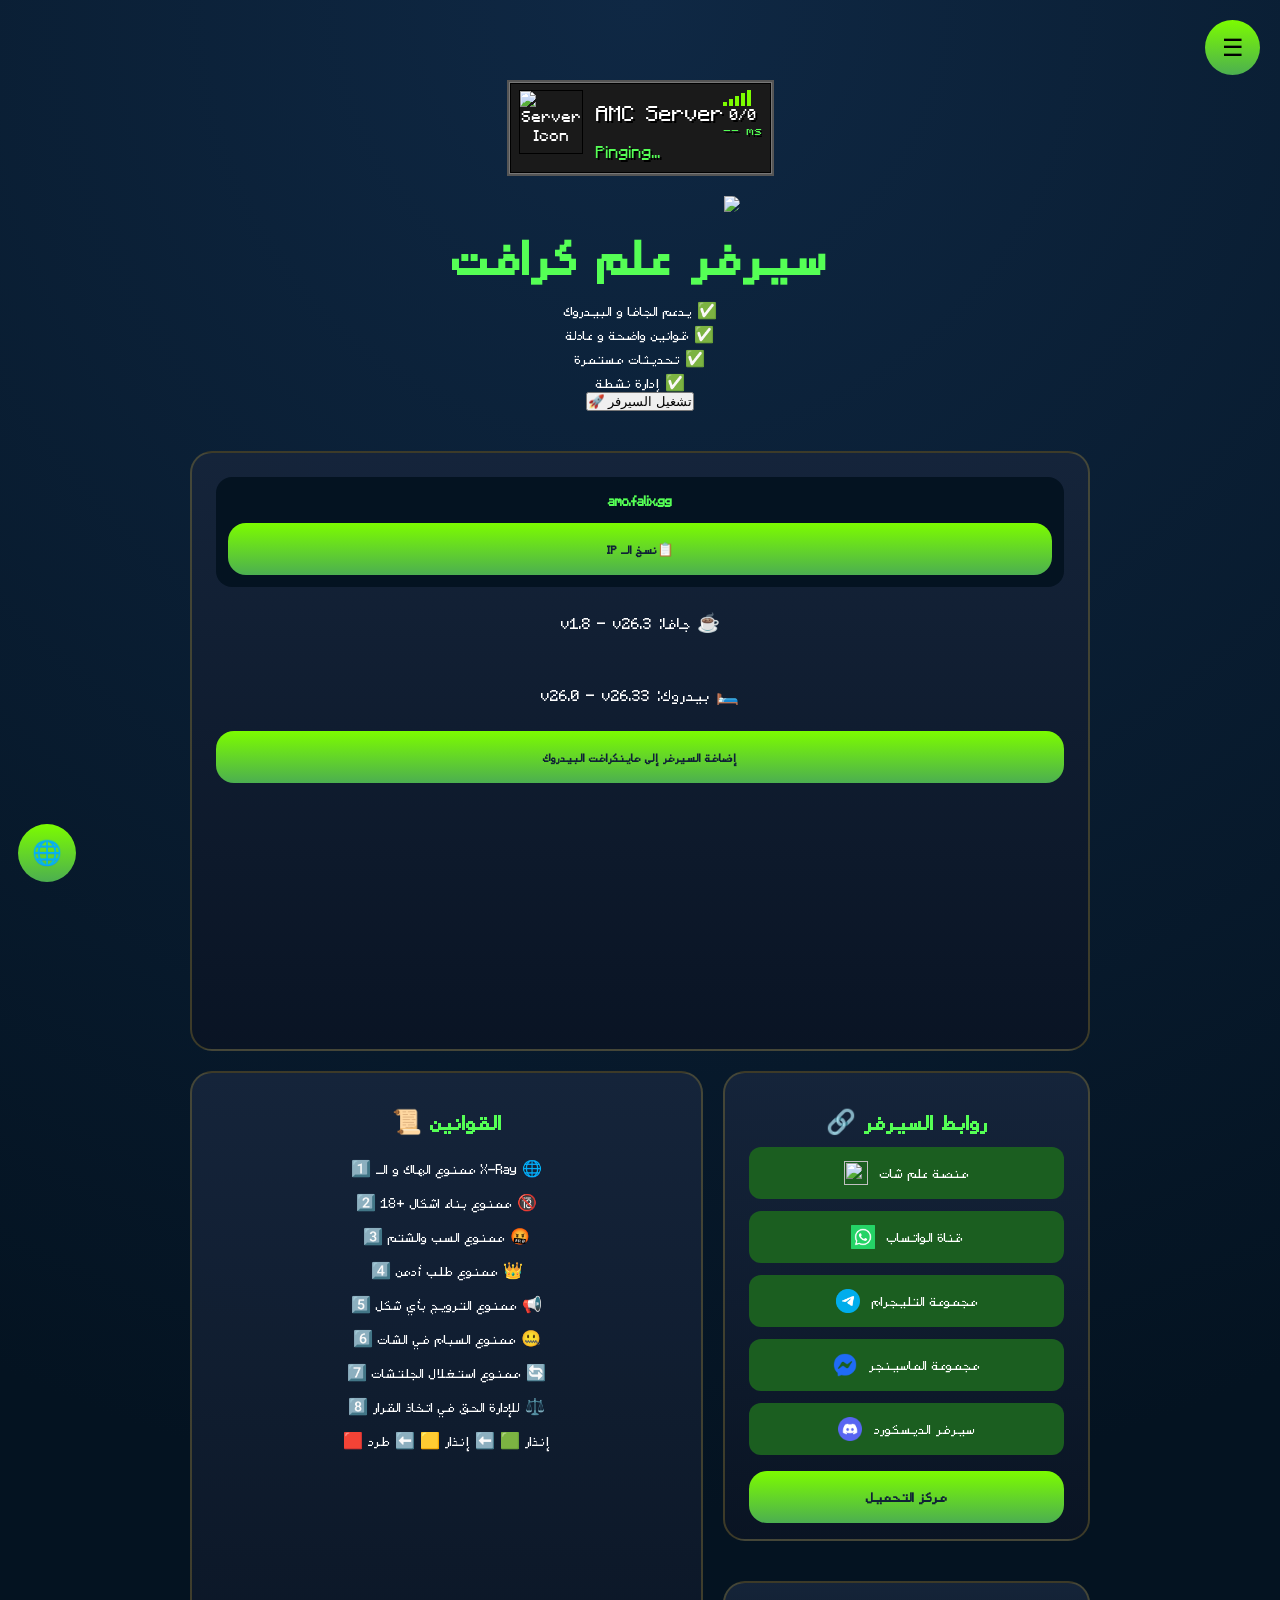
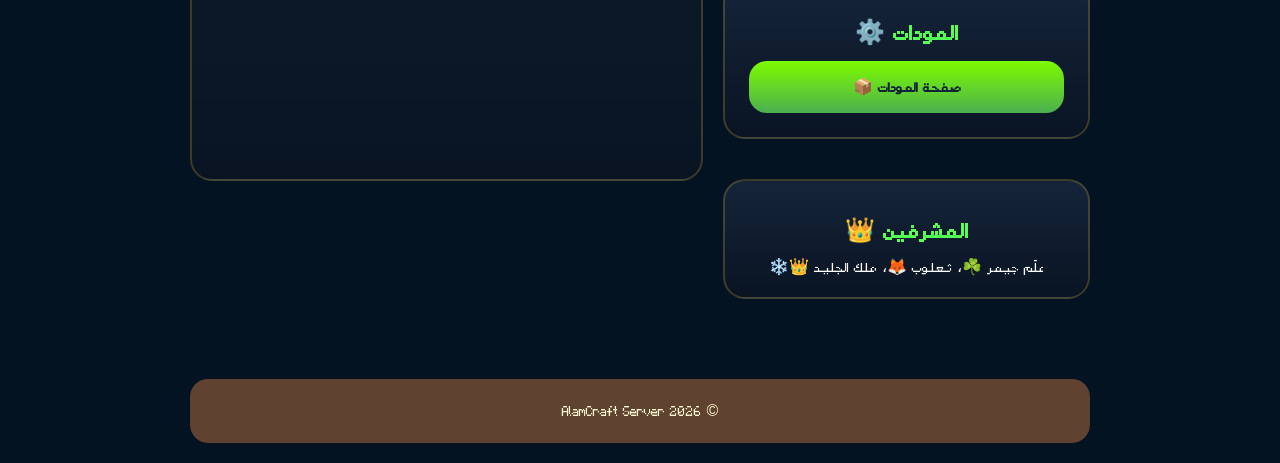
==== index.html @ e322cb79 "Fix HTML formatting and indentation" ====
<!doctype html>
<html lang="ar" dir="rtl">
<head>
    <meta charset="UTF-8">
    <meta name="viewport" content="width=device-width,initial-scale=1">
    <title data-i18n="title">AMC Server</title>
    <link rel="stylesheet" href="style.css">
    <link rel="icon" href="images/OIG1.png">
</head>
<body class="dark-theme">
    <div id="scroll-progress"></div>
    <div id="toast" data-i18n="toastMsg"></div>
    <button class="hamburger" onclick="toggleMenu()">☰</button>
    <nav class="side-menu" id="sideMenu">
        <a href="#rules">📜 القوانين</a>
        <a href="#links">🔗 الروابط</a>
        <a href="#mods">⚙️ المودات</a>
        <a href="#staff">👑 المشرفين</a>
    </nav>
    <div class="menu-overlay" id="menuOverlay" onclick="toggleMenu()"></div>
    <div class="container">
        <header class="hero">
            <div class="mc-server" dir="ltr">
    <div class="mc-icon">
        <img id="mc-icon" src="images/logo.webp" alt="Server Icon">
    </div>
    <div class="mc-info">
        <div class="mc-top">
            <div class="mc-name" id="mc-name">
                AMC Server
            </div>
            <div class="mc-right">
                <div class="mc-ping" id="mc-bars">
                    <span></span>
                    <span></span>
                    <span></span>
                    <span></span>
                    <span></span>
                </div>
                <div class="mc-players" id="mc-players">
                    0/0
                </div>
                <div class="mc-ping-text" id="mc-ping">
                    -- ms
                </div>
            </div>
        </div>
        <div class="mc-motd">
    <span id="mc-status">Pinging...</span>
</div>

<div class="mc-online" id="mc-online-players"></div>
    </div>
</div>
            <img src="images/logo.webp" class="logo" draggable="false">
            <h1 data-i18n="title"></h1>
           <ul class="pulse">
    <li data-i18n="feature1"></li>
    <li data-i18n="feature2"></li>
    <li data-i18n="feature3"></li>
    <li data-i18n="feature4"></li>
</ul>
<button id="startServer" data-i18n="startServer"></button>
<p id="status"></p>
        </header>
        <section class="card connection">
            <div class="ip-wrapper">
                <span class="ip-text">amc.falix.gg</span>
                <button class="btn-copy" onclick="copyIP()">📋 <span data-i18n="copyBtn"></span></button>
            </div>
            <div class="version-badges">
                <div class="badge"><span data-i18n="javaVersion"></span><span>v1.8 - v26.3</span></div>
                <div class="badge"><span data-i18n="bedrockVersion"></span><span>v26.0 - v26.33</span></div>
            </div>
                <button class="btn-bedrock"
                    onclick="window.open('minecraft://?addExternalServer=amc.falix.gg|amc.falix.gg:20288')"
                    data-i18n="addBedrock"></button>
        </section>
        <div class="content-grid">
            <section class="card rules-card" id="rules">
                <h2 class="section-title" data-i18n="rulesTitle"></h2>
                <ul class="rules-list">
                    <li data-i18n="rule1"></li>
                    <li data-i18n="rule2"></li>
                    <li data-i18n="rule3"></li>
                    <li data-i18n="rule4"></li>
                    <li data-i18n="rule5"></li>
                    <li data-i18n="rule6"></li>
                    <li data-i18n="rule7"></li>
                    <li data-i18n="rule8"></li>
                    <li data-i18n="punishSystem"></li>
                </ul>
            </section>
            <div class="side-column">
                <section class="card social-card" id="links">
                    <h2 class="section-title" data-i18n="linksTitle"></h2>
                    <div class="social-links">
    <a href="https://acrft.github.io/achat" class="social-item"><img src="images/dirt.png" class="link-icon"><span data-i18n="alamchat"></span></a>
    <a href="https://whatsapp.com/channel/0029Vb7ZwGYKAwEiSBouIq1Z" class="social-item"><img src="images/whatsapp.png" class="link-icon"><span data-i18n="whatsapp"></span></a>
    <a href="https://t.me/Alam_Craft" class="social-item"><img src="images/telegram.png" class="link-icon"><span data-i18n="telegram"></span></a>
    <a href="https://m.me/j/AbYYA9YcBq-JUEdz" class="social-item"><img src="images/messenger.png" class="link-icon"><span data-i18n="messenger"></span></a>
    <a href="https://discord.gg/BKys3Eu8t8" class="social-item"><img src="images/discord.png" class="link-icon"><span data-i18n="discord"></span></a>
    <a href="https://acrft.github.io/dwnlod" class="minecraft-btn"><span data-i18n="downloadCenterBtn"></span></a>
</div>
                </section>
              <section class="card"><h2 class="section-title">⚙️ المودات</h2><a href="mods.html" class="minecraft-btn">📦 صفحة المودات</a></section>
                <section class="card staff-card" id="staff">
                    <h2 class="section-title" data-i18n="adminsTitle"></h2>
                    <p class="admins-text" data-i18n="adminsNames"></p>
                </section>
            </div>
        </div>
        <footer class="footer">
            <p data-i18n="copyright"></p>
        </footer>
    </div>
    <div class="fixed-controls">
        <button class="control-btn" onclick="toggleLanguage()">🌐</button>
    </div>
    <script src="app.js"></script>
</body>
</html>
---- style.css ----
@font-face {
    font-family: 'Mojangles';
    src: url('fonts/Mojangles.ttf') format('truetype')
}

@font-face {
    font-family: 'Arapix';
    src: url('fonts/MojanglesArab.ttf') format('truetype')
}

:root {
    --bg: #041321;
    --card: rgba(17, 32, 53, .92);
    --text: #ffffff;
    --text-muted: #c8d29b;
    --primary: #4caf50;
    --accent: #1b5e20;
    --gold: #55ff55;
    --main-font: 'Arapix', sans-serif
}

html {
    scroll-behavior: smooth;
    font-size: 16px;
    text-size-adjust: 100%;
    -webkit-text-size-adjust: 100%;
    overflow-x: hidden
}

html[lang='en'] {
    --main-font: 'Mojangles', sans-serif
}

html[lang='ar'] {
    --main-font: 'Arapix', sans-serif;
    font-size: 16px
}

html[lang='en'] .hero h1 {
    font-size: 48px;
}

html[lang='ar'] .hero h1 {
    font-size: 56px;
}

html[lang='en'] body {
    font-size: .88rem;
}

* {
    margin: 0;
    padding: 0;
    box-sizing: border-box
}

body {
    background: radial-gradient(circle at top, #0f2844, #041321 70%);
    color: var(--text);
    font-family: var(--main-font);
    margin: 0;
    padding: 20px;
    min-height: 100vh;
    overflow-x: hidden
}

.container {
    width: 100%;
    max-width: 900px;
    margin: auto;
    min-height: 100vh
}

.card {
    background: linear-gradient(180deg, rgba(22, 37, 59, .95), rgba(10, 20, 36, .95));
    border: 2px solid rgba(212, 175, 55, .25);
    border-radius: 22px;
    padding: 24px;
    margin-bottom: 20px;
    overflow: hidden
}

.logo {
    width: 200px;
    border-radius: 24px
}

.hero {
    padding: 40px 0;
    min-height: 430px;
    display: flex;
    flex-direction: column;
    justify-content: center;
    align-items: center;
    text-align: center
}

.hero h1,
.section-title {
    color: var(--gold)
}

.hero h1,
.section-title,
.card h2,
.staff-card h2 {
    display: flex;
    justify-content: center;
    align-items: center;
    text-align: center;
    width: 100%
}

.hero h1 {
    height: 90px;
    min-height: 90px;
    max-height: 90px;
    line-height: 1;
    overflow: hidden;
    font-size: clamp(1.8rem, 6vw, 3.5rem);
    display: flex;
    align-items: center;
    justify-content: center;
    text-align: center
}

.ip-wrapper {
    background: var(--bg);
    padding: 12px;
    border-radius: 16px;
    display: flex;
    flex-direction: column;
    gap: 10px;
    align-items: center
}

.ip-text {
    direction: ltr;
    color: #55ff55;
    font-weight: bold;
    word-break: break-word;
    text-align: center
}

.btn-copy,
.btn-bedrock,
.minecraft-btn {
    width: 100%;
    padding: 14px;
    border: none;
    border-radius: 18px;
    background: linear-gradient(180deg, #7CFC00, #4CAF50);
    color: #102236;
    font-family: var(--main-font);
    font-weight: bold;
    display: flex;
    justify-content: center;
    align-items: center;
    cursor: pointer;
    text-decoration: none
}

.content-grid {
    display: grid;
    grid-template-columns: 1.4fr 1fr;
    gap: 20px;
    direction: ltr;
}

.social-links {
    display: flex;
    flex-direction: column;
    gap: 12px;
    width: 100%
}

.social-item {
    display: flex;
    align-items: center;
    justify-content: center;
    gap: 12px;
    padding: 12px 18px;
    background: var(--accent);
    border-radius: 12px;
    color: var(--text);
    text-align: center;
    min-height: 52px;
    text-decoration: none
}

.social-item span {
    flex: none;
    text-align: center
}

.link-icon {
    width: 24px;
    height: 24px;
    object-fit: contain
}

.mods-container,
.social-links {
    width: 100%
}

.mods-container {
    border: 1px solid var(--accent);
    border-radius: 18px;
    padding: 10px
}

.mods-list,
.pulse,
.pulse li {
    list-style: none;
    margin: 0;
    padding: 0
}

.mod-item {
    padding: 12px;
    border-radius: 12px;
    background: var(--card);
    border: 1px solid rgba(255, 215, 0, .15);
    text-align: center;
    min-height: 60px;
    display: flex;
    align-items: center;
    justify-content: center
}

.fixed-controls {
    position: fixed;
    bottom: 18px;
    left: 18px;
    display: flex;
    gap: 10px;
    direction: ltr;
    z-index: 1500
}

.control-btn {
    width: 58px;
    height: 58px;
    min-width: 58px;
    min-height: 58px;
    border: none;
    border-radius: 50%;
    background: linear-gradient(180deg, #7CFC00, #4CAF50);
    display: flex;
    align-items: center;
    justify-content: center;
    font-size: 24px;
    cursor: pointer
}

.hamburger {
    width: 55px;
    height: 55px;
    border: none;
    border-radius: 50%;
    background: linear-gradient(180deg, #7CFC00, #4CAF50);
    display: flex;
    align-items: center;
    justify-content: center;
    font-size: 24px;
    cursor: pointer;
    position: fixed;
    top: 20px;
    right: 20px;
    z-index: 2000
}

.side-menu {
    position: fixed;
    top: 0;
    right: -280px;
    width: 260px;
    height: 100%;
    padding: 90px 20px;
    display: flex;
    flex-direction: column;
    gap: 12px;
    background: var(--card);
    transition: .3s;
    z-index: 2000
}

.side-menu.active {
    right: 0
}

.side-menu a {
    text-decoration: none;
    color: var(--text);
    background: rgba(255, 255, 255, .05);
    padding: 14px;
    border-radius: 12px;
    display: block
}

.menu-overlay {
    position: fixed;
    inset: 0;
    background: rgba(0, 0, 0, .5);
    opacity: 0;
    pointer-events: none;
    transition: .3s;
    z-index: 1999
}

.menu-overlay.active {
    opacity: 1;
    pointer-events: auto
}

#toast {
    position: fixed;
    top: -100px;
    left: 50%;
    transform: translateX(-50%);
    padding: 10px 18px;
    border-radius: 12px;
    border: 1px solid var(--primary);
    opacity: 0;
    pointer-events: none;
    transition: .3s;
    z-index: 9999;
    background: var(--card);
    color: var(--text)
}

#toast.show {
    top: 20px;
    opacity: 1
}

.status-card {
    height: 120px;
    min-height: 120px;
    max-height: 120px;
    display: flex;
    flex-direction: column;
    justify-content: center;
    align-items: center;
    text-align: center;
    overflow: hidden
}

.connection {
    height: 600px;
    min-height: 600px;
    max-height: 600px;
    overflow: auto
}

.social-card {
    height: 470px;
    min-height: 470px;
    max-height: 470px;
    overflow: auto
}

.staff-card {
    height: 120px;
    min-height: 120px;
    max-height: 120px;
    overflow: auto
}

.version-badges {
    display: flex;
    flex-direction: column;
    gap: 0;
    width: 100%;
    min-height: auto
}

.badge {
    display: flex;
    align-items: center;
    justify-content: center;
    gap: 8px;
    flex-wrap: wrap;
    height: 72px;
    min-height: 72px;
    max-height: 72px;
    padding: 16px;
    font-size: 1.15rem;
    width: 100%;
    overflow: hidden
}

.ver {
    display: block;
    width: 100%;
    font-size: 1.35rem;
    font-weight: bold;
    word-break: break-word
}

.label {
    font-size: 1rem
}

.footer {
    margin-top: 30px;
    border-radius: 18px;
    overflow: hidden
}

.grass-top {
    height: 12px;
    background: linear-gradient(90deg, #69d44c, #4da537)
}

.dirt-body {
    min-height: 70px;
    padding: 12px 28px;
    background: #5f4330;
    display: flex;
    justify-content: center;
    align-items: center;
    text-align: center;
    overflow: visible
}

.dirt-body p,
.dirt-body span {
    font-size: .68rem;
    line-height: 1.2;
    text-align: center;
    padding-inline: 12px
}

.section-title,
.admins-text,
.social-item span,
.btn-copy span,
.minecraft-btn,
.btn-bedrock {
    min-height: 24px;
    display: flex;
    align-items: center;
    justify-content: center
}

img {
    max-width: 100%;
    display: block
}

html[lang='ar'],
html[lang='en'] {
    font-size: 16px
}

@media(max-width:768px) {
    .content-grid {
        grid-template-columns: 1fr
    }

    .logo {
        width: 110px
    }

    .control-btn {
        width: 52px;
        height: 52px;
        min-width: 52px;
        min-height: 52px
    }

    .hero {
        min-height: 360px
    }

    .card {
        padding: 18px
    }

    .status-card {
        height: 220px
    }

    .connection {
        height: 350px;
        min-height: 350px;
        max-height: 350px
    }

    .social-card {
        height: 420px
    }
}

@media(max-width:480px) {
    .hero h1 {
        font-size: 2rem;
    }
}

.status-header {
    display: flex;
    flex-direction: row;
    align-items: center;
    justify-content: center;
    gap: 12px;
}

.status-dot {
    width: 14px;
    height: 14px;
    border-radius: 50%;
    background: #6b7280;
}

.dot-online {
    background: #22c55e;
    box-shadow: 0 0 10px #22c55e;
}

.dot-offline {
    background: #ef4444;
    box-shadow: 0 0 10px #ef4444;
}

.player-count {
    display: flex;
    align-items: center;
    justify-content: center;
    gap: 6px;
    flex-wrap: wrap;
    text-align: center;
}

.rules-list {
    display: flex;
    flex-direction: column;
    gap: 10px;
    padding-top: 10px;
    align-items: center
}

.rules-list li {
    width: 100%;
    text-align: center;
    display: flex;
    justify-content: center;
    align-items: center
}

.rules-card {
    height: 710px;
    min-height: 710px;
    max-height: 710px;
    overflow: auto;
}

.side-column {
    display: flex;
    flex-direction: column;
    gap: 20px;
}

#scroll-progress {
    position: fixed;
    top: 0;
    left: 0;
    height: 4px;
    width: 0;
    background: var(--gold);
    z-index: 99999;
}

.loaded {
    visibility: visible;
    opacity: 1;
    transition: .3s;
}

.footer p {
    margin-top: 30px;
    height: 64px;
    display: flex;
    align-items: center;
    justify-content: center;
    background: #5f4330;
    color: #fff7d1;
    border-radius: 18px;
    padding: 0 20px;
    overflow: hidden;
}

.mods-card {
    height: 750px;
    min-height: 750px;
    max-height: 750px;
    overflow: auto
}

.minecraft-btn {
    display: flex;
    align-items: center;
    justify-content: center;
    width: 100%;
    min-height: 52px;
    margin-top: 4px;
}

.online-players {
    display: flex;
    flex-wrap: wrap;
    justify-content: center;
    gap: 8px;
    margin-top: 15px;
}

.player-card {
    display: flex;
    align-items: center;
    gap: 6px;
    background: rgba(255, 255, 255, .08);
    padding: 6px 10px;
    border-radius: 10px;
}

.player-head {
    width: 24px;
    height: 24px;
    border-radius: 4px;
    image-rendering: pixelated;
}

.hero h1 {
    height: 90px;
    display: flex;
    align-items: center;
    justify-content: center
}

.section-title {
    height: 50px;
    display: flex;
    align-items: center;
    justify-content: center
}

.social-item {
    height: 52px
}

.btn-copy,
.btn-bedrock,
.minecraft-btn {
    height: 52px
}

.pulse {
    height: 90px;
    min-height: 90px;
    max-height: 90px;
    display: flex;
    flex-direction: column;
    justify-content: center
}

.mod-item {
    height: 48px;
    min-height: 48px;
    max-height: 48px;
    overflow: hidden;
}

.card::-webkit-scrollbar {
    width: 6px
}

.card::-webkit-scrollbar-thumb {
    background: rgba(212, 175, 55, .5);
    border-radius: 999px
}

.mc-server {
    display: flex;
    align-items: flex-start;
    gap: 12px;
    background: #1a1a1a;
    border: 2px solid #555;
    box-shadow: inset 0 0 0 1px #777, inset 0 0 0 2px #000;
    padding: 8px 10px;
    margin: 20px 0;
    font-family: 'Mojangles', sans-serif;
}

.mc-server:hover {
    background: #2d2d2d;
    border-color: #ffffff;
}

.mc-icon img {
    width: 64px;
    height: 64px;
    image-rendering: pixelated;
    border: 1px solid #000;
}

.mc-info {
    flex: 1;
    display: flex;
    flex-direction: column;
    gap: 4px;
    overflow: hidden;
}

.mc-top {
    display: flex;
    justify-content: space-between;
    align-items: center;
}

.mc-name {
    color: #fff;
    font-size: 22px;
    font-weight: normal;
    text-shadow: 2px 2px #000;
}

.mc-middle {
    display: flex;
    justify-content: space-between;
    align-items: center;
    gap: 12px;
}

.mc-motd {
    display: flex;
    align-items: center;
    gap: 6px;
    font-size: 17px;
    color: #ffffff;
    text-shadow: 2px 2px #000;
}

.mc-arrow {
    color: #ffaa00;
}

.mc-players {
    font-size: 16px;
    color: #aaaaaa;
    text-shadow: 2px 2px #000;
}

.mc-ping {
    display: flex;
    align-items: flex-end;
    gap: 2px;
    height: 16px;
}

.mc-ping span {
    width: 4px;
    background: #7CFC00;
}

.mc-ping span:nth-child(1) {
    height: 4px;
}

.mc-ping span:nth-child(2) {
    height: 7px;
}

.mc-ping span:nth-child(3) {
    height: 10px;
}

.mc-ping span:nth-child(4) {
    height: 13px;
}

.mc-ping span:nth-child(5) {
    height: 16px;
}

#mc-status {
    color: #55ff55;
    font-weight: normal;
}

.mc-bottom {
    display: flex;
    justify-content: space-between;
    align-items: center;
    margin-top: 6px;
    border-top: 1px solid #333;
    padding-top: 6px;
}

#mc-online-players {
    display: flex;
    flex-wrap: wrap;
    gap: 6px
}

.mc-player {
    display: flex;
    align-items: center;
    gap: 4px;
    color: #fff;
    font-size: 13px;
    text-shadow: 2px 2px #000;
}

.mc-player img {
    width: 16px;
    height: 16px;
    image-rendering: pixelated
}

.mc-ping-text {
    font-size: 13px;
    color: #55ff55;
    text-shadow: 2px 2px #000;
}

.mc-players {
    font-size: 15px;
    color: #ffffff;
    text-shadow: 2px 2px #000;
}

.mc-server * {
    user-select: none;
}
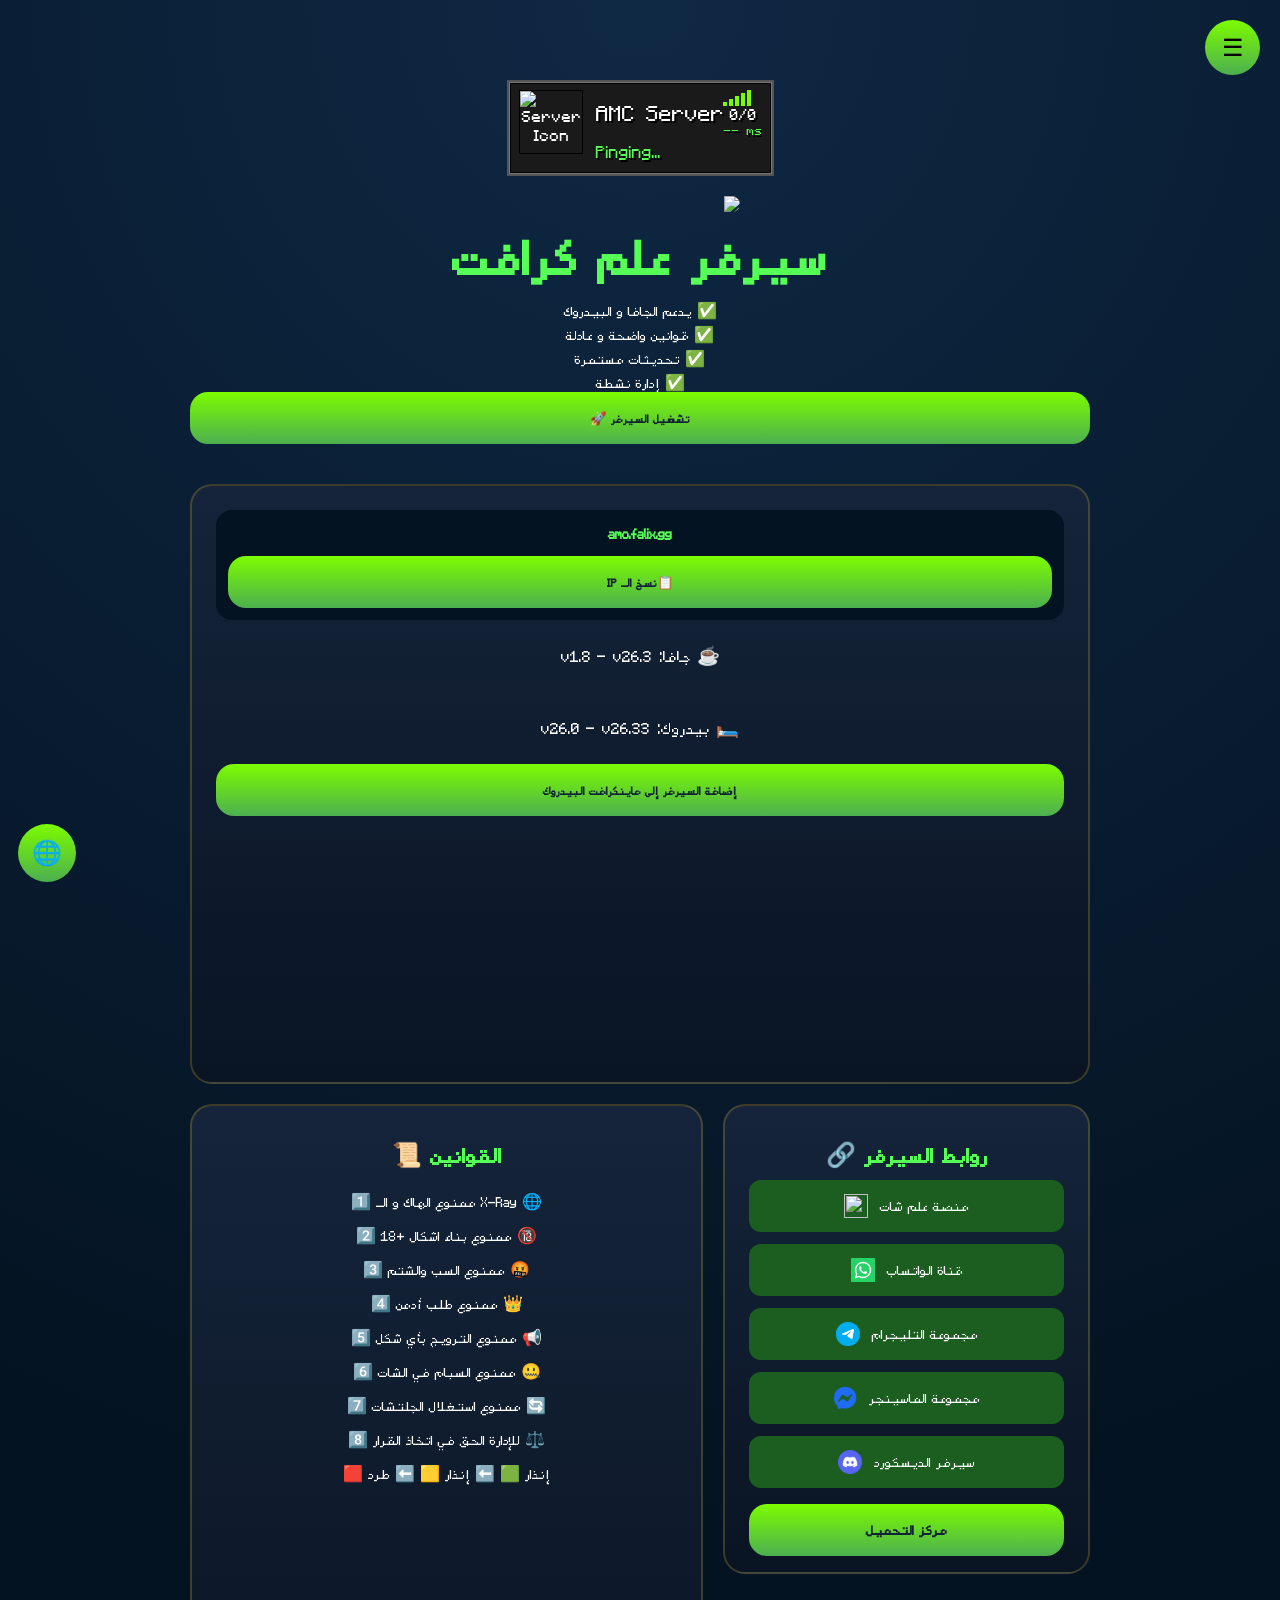
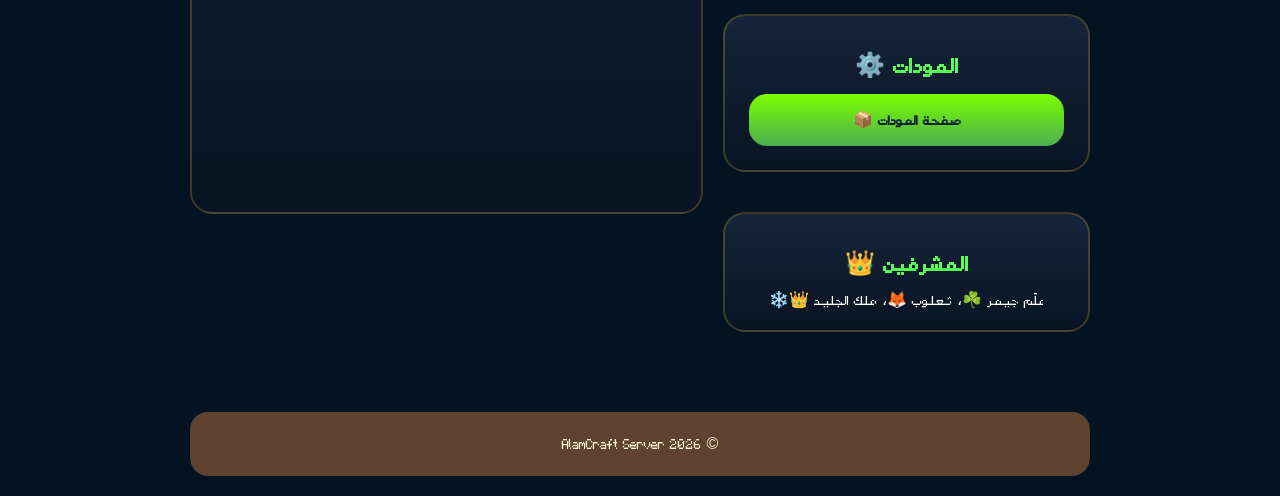
==== commit 57fe3de5: "Fix HTML encoding issues in index.html" ====
--- a/index.html
+++ b/index.html
@@ -60,7 +60,7 @@
     <li data-i18n="feature3"></li>
     <li data-i18n="feature4"></li>
 </ul>
-<button id="startServer" data-i18n="startServer"></button>
+<button id="startServer" class="btn-copy" data-i18n="startServer"></button>
 <p id="status"></p>
         </header>
         <section class="card connection">
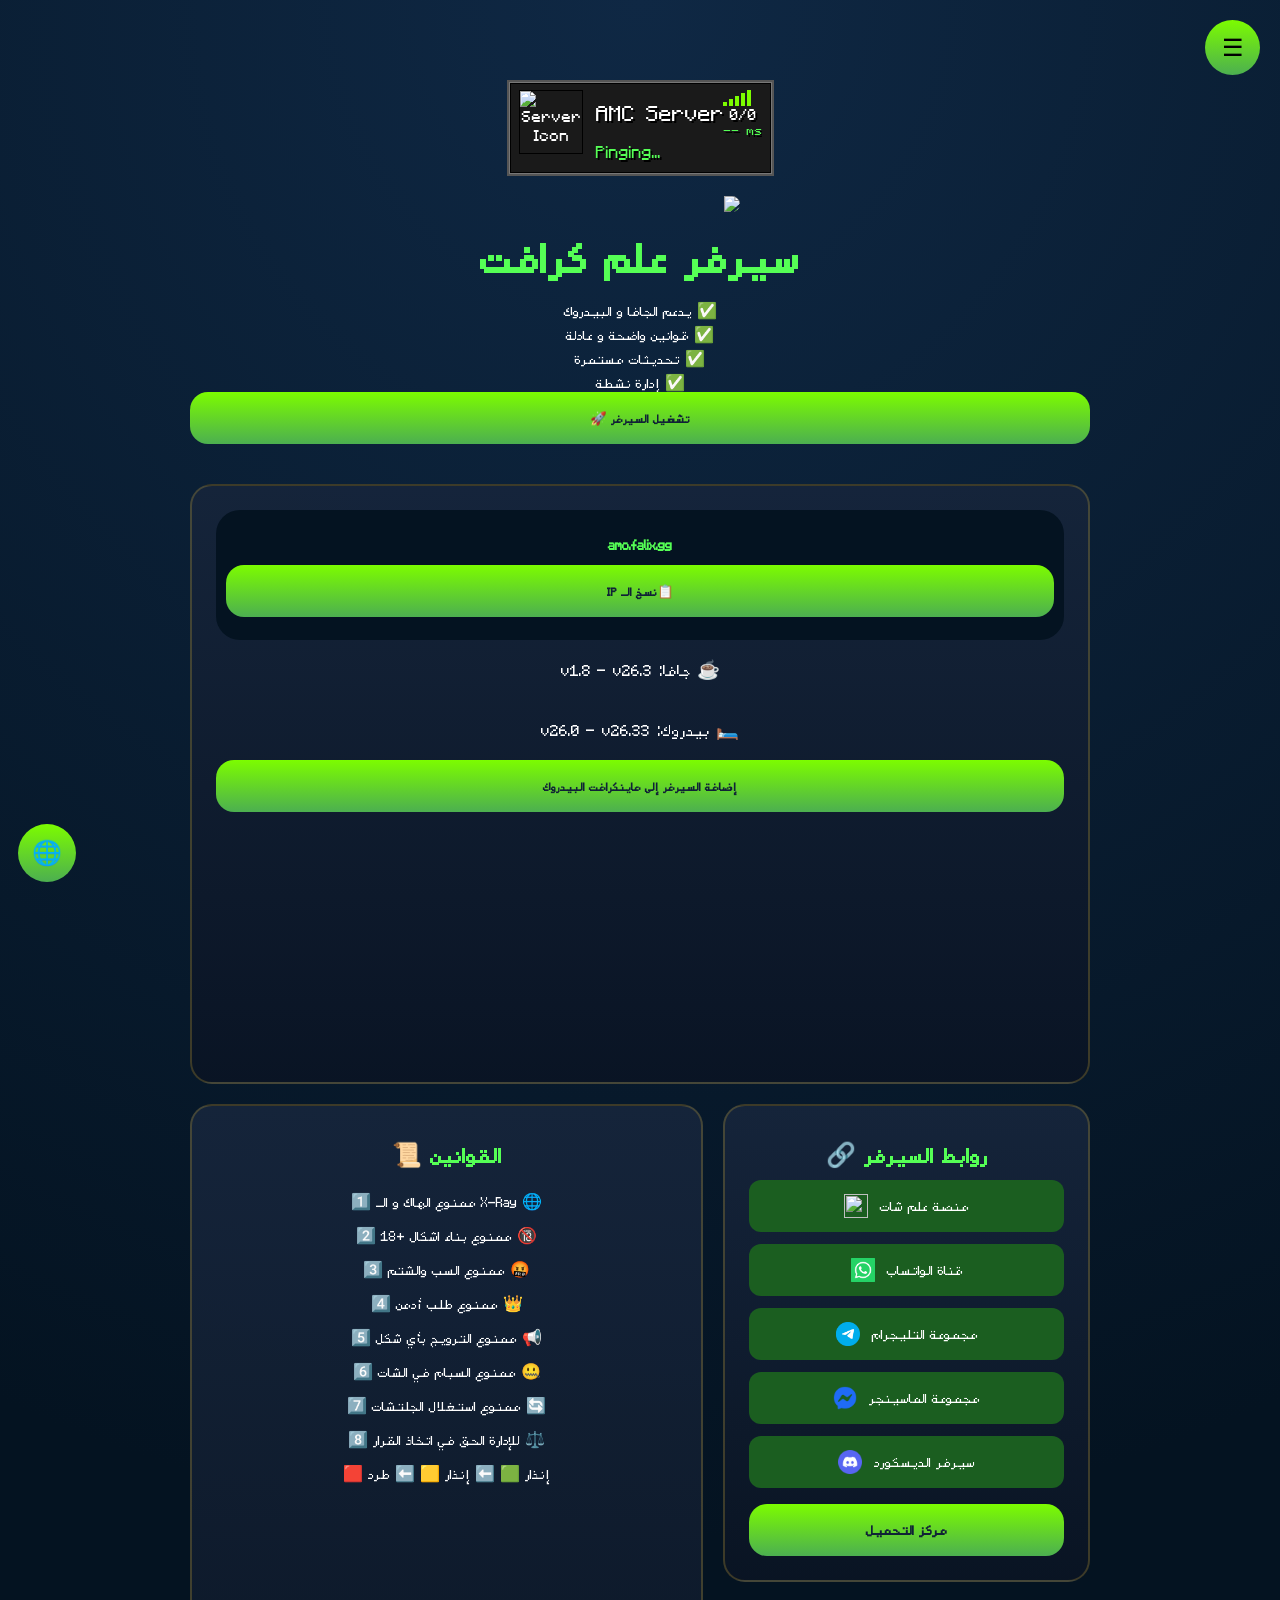
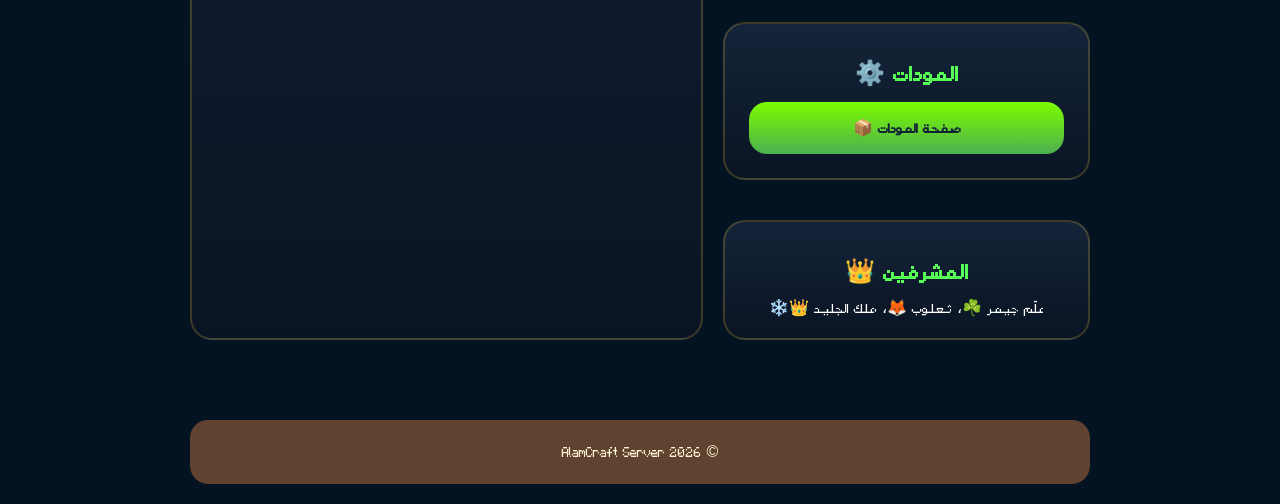
==== commit 4da9e20d: "Change stylesheet and script references in index.html Updated stylesheet and script file references " ====
--- a/index.html
+++ b/index.html
@@ -4,7 +4,7 @@
     <meta charset="UTF-8">
     <meta name="viewport" content="width=device-width,initial-scale=1">
     <title data-i18n="title">AMC Server</title>
-    <link rel="stylesheet" href="style.css">
+    <link rel="stylesheet" href="index.css">
     <link rel="icon" href="images/OIG1.png">
 </head>
 <body class="dark-theme">
@@ -103,7 +103,7 @@
     <a href="https://acrft.github.io/dwnlod" class="minecraft-btn"><span data-i18n="downloadCenterBtn"></span></a>
 </div>
                 </section>
-              <section class="card"><h2 class="section-title">⚙️ المودات</h2><a href="mods.html" class="minecraft-btn">📦 صفحة المودات</a></section>
+              <section class="card"><h2 class="section-title">⚙️ المودات</h2><a href="mods" class="minecraft-btn">📦 صفحة المودات</a></section>
                 <section class="card staff-card" id="staff">
                     <h2 class="section-title" data-i18n="adminsTitle"></h2>
                     <p class="admins-text" data-i18n="adminsNames"></p>
@@ -117,6 +117,6 @@
     <div class="fixed-controls">
         <button class="control-btn" onclick="toggleLanguage()">🌐</button>
     </div>
-    <script src="app.js"></script>
+    <script src="index.js"></script>
 </body>
 </html>
--- a/index.css
+++ b/index.css
@@ -0,0 +1,870 @@
+@font-face {
+    font-family: 'Mojangles';
+    src: url('fonts/Mojangles.ttf') format('truetype')
+}
+
+@font-face {
+    font-family: 'Arapix';
+    src: url('fonts/MojanglesArab.ttf') format('truetype')
+}
+
+:root {
+    --bg: #041321;
+    --card: rgba(17, 32, 53, .92);
+    --text: #ffffff;
+    --text-muted: #c8d29b;
+    --primary: #4caf50;
+    --accent: #1b5e20;
+    --gold: #55ff55;
+    --main-font: 'Arapix', sans-serif
+}
+
+html {
+    scroll-behavior: smooth;
+    font-size: 16px;
+    text-size-adjust: 100%;
+    -webkit-text-size-adjust: 100%;
+    overflow-x: hidden
+}
+
+html[lang='en'] {
+    --main-font: 'Mojangles', sans-serif
+}
+
+html[lang='ar'] {
+    --main-font: 'Arapix', sans-serif;
+    font-size: 16px
+}
+
+html[lang='en'] .hero h1 {
+    font-size: 48px;
+}
+
+html[lang='ar'] .hero h1 {
+    font-size: 48px;
+}
+
+html[lang='en'] body {
+    font-size: .88rem;
+}
+
+* {
+    margin: 0;
+    padding: 0;
+    box-sizing: border-box
+}
+
+body {
+    background: radial-gradient(circle at top, #0f2844, #041321 70%);
+    color: var(--text);
+    font-family: var(--main-font);
+    margin: 0;
+    padding: 20px;
+    min-height: 100vh;
+    overflow-x: hidden
+}
+
+.container {
+    width: 100%;
+    max-width: 900px;
+    margin: auto;
+    min-height: 100vh
+}
+
+.card {
+    background: linear-gradient(180deg, rgba(22, 37, 59, .95), rgba(10, 20, 36, .95));
+    border: 2px solid rgba(212, 175, 55, .25);
+    border-radius: 22px;
+    padding: 24px;
+    margin-bottom: 20px;
+    overflow: hidden
+}
+
+.logo {
+    width: 200px;
+    border-radius: 24px
+}
+
+.hero {
+    padding: 40px 0;
+    min-height: 430px;
+    display: flex;
+    flex-direction: column;
+    justify-content: center;
+    align-items: center;
+    text-align: center
+}
+
+.hero h1,
+.section-title {
+    color: var(--gold)
+}
+
+.hero h1,
+.section-title,
+.card h2,
+.staff-card h2 {
+    display: flex;
+    justify-content: center;
+    align-items: center;
+    text-align: center;
+    width: 100%
+}
+
+.hero h1 {
+    height: 90px;
+    min-height: 90px;
+    max-height: 90px;
+    line-height: 1;
+    overflow: hidden;
+    font-size: clamp(1.8rem, 6vw, 3.5rem);
+    display: flex;
+    align-items: center;
+    justify-content: center;
+    text-align: center
+}
+
+
+.ip-wrapper{
+background:var(--bg);
+height:130px!important;
+min-height:130px!important;
+max-height:130px!important;
+padding:10px;
+border-radius:24px;
+display:flex;
+flex-direction:column;
+gap:8px;
+align-items:center;
+justify-content:center;
+flex-shrink:0;
+}
+.ip-text{
+height:24px;
+min-height:24px;
+line-height:24px;
+}
+.ip-wrapper .btn-copy{
+height:52px;
+min-height:52px;
+max-height:52px;
+flex-shrink:0;
+}
+
+.ip-text {
+    direction: ltr;
+    color: #55ff55;
+    font-weight: bold;
+    word-break: break-word;
+    text-align: center
+}
+
+.btn-copy,
+.btn-bedrock,
+.minecraft-btn {
+    width: 100%;
+    padding: 14px;
+    border: none;
+    border-radius: 18px;
+    background: linear-gradient(180deg, #7CFC00, #4CAF50);
+    color: #102236;
+    font-family: var(--main-font);
+    font-weight: bold;
+    display: flex;
+    justify-content: center;
+    align-items: center;
+    cursor: pointer;
+    text-decoration: none
+}
+
+.content-grid {
+    display: grid;
+    grid-template-columns: 1.4fr 1fr;
+    gap: 20px;
+    direction: ltr;
+}
+
+.social-links {
+    display: flex;
+    flex-direction: column;
+    gap: 12px;
+    width: 100%
+}
+
+.social-item {
+    display: flex;
+    align-items: center;
+    justify-content: center;
+    gap: 12px;
+    padding: 12px 18px;
+    background: var(--accent);
+    border-radius: 12px;
+    color: var(--text);
+    text-align: center;
+    min-height: 52px;
+    text-decoration: none
+}
+
+.social-item span {
+    flex: none;
+    text-align: center
+}
+
+.link-icon {
+    width: 24px;
+    height: 24px;
+    object-fit: contain
+}
+
+.mods-container,
+.social-links {
+    width: 100%
+}
+
+.mods-container {
+    border: 1px solid var(--accent);
+    border-radius: 18px;
+    padding: 10px
+}
+
+.mods-list,
+.pulse,
+.pulse li {
+    list-style: none;
+    margin: 0;
+    padding: 0
+}
+
+.mod-item {
+    padding: 12px;
+    border-radius: 12px;
+    background: var(--card);
+    border: 1px solid rgba(255, 215, 0, .15);
+    text-align: center;
+    min-height: 60px;
+    display: flex;
+    align-items: center;
+    justify-content: center
+}
+
+.fixed-controls {
+    position: fixed;
+    bottom: 18px;
+    left: 18px;
+    display: flex;
+    gap: 10px;
+    direction: ltr;
+    z-index: 1500
+}
+
+.control-btn {
+    width: 58px;
+    height: 58px;
+    min-width: 58px;
+    min-height: 58px;
+    border: none;
+    border-radius: 50%;
+    background: linear-gradient(180deg, #7CFC00, #4CAF50);
+    display: flex;
+    align-items: center;
+    justify-content: center;
+    font-size: 24px;
+    cursor: pointer
+}
+
+.hamburger {
+    width: 55px;
+    height: 55px;
+    border: none;
+    border-radius: 50%;
+    background: linear-gradient(180deg, #7CFC00, #4CAF50);
+    display: flex;
+    align-items: center;
+    justify-content: center;
+    font-size: 24px;
+    cursor: pointer;
+    position: fixed;
+    top: 20px;
+    right: 20px;
+    z-index: 2000
+}
+
+.side-menu {
+    position: fixed;
+    top: 0;
+    right: -280px;
+    width: 260px;
+    height: 100%;
+    padding: 90px 20px;
+    display: flex;
+    flex-direction: column;
+    gap: 12px;
+    background: var(--card);
+    transition: .3s;
+    z-index: 2000
+}
+
+.side-menu.active {
+    right: 0
+}
+
+.side-menu a {
+    text-decoration: none;
+    color: var(--text);
+    background: rgba(255, 255, 255, .05);
+    padding: 14px;
+    border-radius: 12px;
+    display: block
+}
+
+.menu-overlay {
+    position: fixed;
+    inset: 0;
+    background: rgba(0, 0, 0, .5);
+    opacity: 0;
+    pointer-events: none;
+    transition: .3s;
+    z-index: 1999
+}
+
+.menu-overlay.active {
+    opacity: 1;
+    pointer-events: auto
+}
+
+#toast {
+    position: fixed;
+    top: -100px;
+    left: 50%;
+    transform: translateX(-50%);
+    padding: 10px 18px;
+    border-radius: 12px;
+    border: 1px solid var(--primary);
+    opacity: 0;
+    pointer-events: none;
+    transition: .3s;
+    z-index: 9999;
+    background: var(--card);
+    color: var(--text)
+}
+
+#toast.show {
+    top: 20px;
+    opacity: 1
+}
+
+.status-card {
+    height: 120px;
+    min-height: 120px;
+    max-height: 120px;
+    display: flex;
+    flex-direction: column;
+    justify-content: center;
+    align-items: center;
+    text-align: center;
+    overflow: hidden
+}
+
+.connection {
+    height: 600px;
+    min-height: 600px;
+    max-height: 600px;
+    overflow: auto
+}
+
+.social-card {
+    height: 470px;
+    min-height: 470px;
+    max-height: 470px;
+    overflow: auto
+}
+
+.staff-card {
+    height: 120px;
+    min-height: 120px;
+    max-height: 120px;
+    overflow: auto
+}
+
+.version-badges {
+    display: flex;
+    flex-direction: column;
+    gap: 0;
+    width: 100%;
+    min-height: auto
+}
+
+.badge {
+    display: flex;
+    align-items: center;
+    justify-content: center;
+    gap: 8px;
+    flex-wrap: wrap;
+    height: 72px;
+    min-height: 72px;
+    max-height: 72px;
+    padding: 16px;
+    font-size: 1.15rem;
+    width: 100%;
+    overflow: hidden
+}
+
+.ver {
+    display: block;
+    width: 100%;
+    font-size: 1.35rem;
+    font-weight: bold;
+    word-break: break-word
+}
+
+.label {
+    font-size: 1rem
+}
+
+.footer {
+    margin-top: 30px;
+    border-radius: 18px;
+    overflow: hidden
+}
+
+.grass-top {
+    height: 12px;
+    background: linear-gradient(90deg, #69d44c, #4da537)
+}
+
+.dirt-body {
+    min-height: 70px;
+    padding: 12px 28px;
+    background: #5f4330;
+    display: flex;
+    justify-content: center;
+    align-items: center;
+    text-align: center;
+    overflow: visible
+}
+
+.dirt-body p,
+.dirt-body span {
+    font-size: .68rem;
+    line-height: 1.2;
+    text-align: center;
+    padding-inline: 12px
+}
+
+.section-title,
+.admins-text,
+.social-item span,
+.btn-copy span,
+.minecraft-btn,
+.btn-bedrock {
+    min-height: 24px;
+    display: flex;
+    align-items: center;
+    justify-content: center
+}
+
+img {
+    max-width: 100%;
+    display: block
+}
+
+html[lang='ar'],
+html[lang='en'] {
+    font-size: 16px
+}
+
+@media(max-width:768px) {
+    .content-grid {
+        grid-template-columns: 1fr
+    }
+
+    .logo {
+        width: 110px
+    }
+
+    .control-btn {
+        width: 52px;
+        height: 52px;
+        min-width: 52px;
+        min-height: 52px
+    }
+
+    .hero {
+        min-height: 360px
+    }
+
+    .card {
+        padding: 18px
+    }
+
+    .status-card {
+        height: 220px
+    }
+
+.connection {
+    height: auto;
+    min-height: 0;
+    max-height: none;
+    overflow: visible;
+}
+
+    .social-card {
+        height: 420px
+    }
+}
+
+@media(max-width:480px) {
+    .hero h1 {
+        font-size: 2rem;
+    }
+}
+
+.status-header {
+    display: flex;
+    flex-direction: row;
+    align-items: center;
+    justify-content: center;
+    gap: 12px;
+}
+
+.status-dot {
+    width: 14px;
+    height: 14px;
+    border-radius: 50%;
+    background: #6b7280;
+}
+
+.dot-online {
+    background: #22c55e;
+    box-shadow: 0 0 10px #22c55e;
+}
+
+.dot-offline {
+    background: #ef4444;
+    box-shadow: 0 0 10px #ef4444;
+}
+
+.player-count {
+    display: flex;
+    align-items: center;
+    justify-content: center;
+    gap: 6px;
+    flex-wrap: wrap;
+    text-align: center;
+}
+
+.rules-list {
+    display: flex;
+    flex-direction: column;
+    gap: 10px;
+    padding-top: 10px;
+    align-items: center
+}
+
+.rules-list li {
+    width: 100%;
+    text-align: center;
+    display: flex;
+    justify-content: center;
+    align-items: center
+}
+
+.rules-card {
+    height: 710px;
+    min-height: 710px;
+    max-height: 710px;
+    overflow: auto;
+}
+
+.side-column {
+    display: flex;
+    flex-direction: column;
+    gap: 20px;
+}
+
+#scroll-progress {
+    position: fixed;
+    top: 0;
+    left: 0;
+    height: 4px;
+    width: 0;
+    background: var(--gold);
+    z-index: 99999;
+}
+
+.loaded {
+    visibility: visible;
+    opacity: 1;
+    transition: .3s;
+}
+
+.footer p {
+    margin-top: 30px;
+    height: 64px;
+    display: flex;
+    align-items: center;
+    justify-content: center;
+    background: #5f4330;
+    color: #fff7d1;
+    border-radius: 18px;
+    padding: 0 20px;
+    overflow: hidden;
+}
+
+.mods-card {
+    height: 750px;
+    min-height: 750px;
+    max-height: 750px;
+    overflow: auto
+}
+
+.minecraft-btn {
+    display: flex;
+    align-items: center;
+    justify-content: center;
+    width: 100%;
+    min-height: 52px;
+    margin-top: 4px;
+}
+
+.online-players {
+    display: flex;
+    flex-wrap: wrap;
+    justify-content: center;
+    gap: 8px;
+    margin-top: 15px;
+}
+
+.player-card {
+    display: flex;
+    align-items: center;
+    gap: 6px;
+    background: rgba(255, 255, 255, .08);
+    padding: 6px 10px;
+    border-radius: 10px;
+}
+
+.player-head {
+    width: 24px;
+    height: 24px;
+    border-radius: 4px;
+    image-rendering: pixelated;
+}
+
+.hero h1 {
+    height: 90px;
+    display: flex;
+    align-items: center;
+    justify-content: center
+}
+
+.section-title {
+    height: 50px;
+    display: flex;
+    align-items: center;
+    justify-content: center
+}
+
+.social-item {
+    height: 52px
+}
+
+.btn-copy,
+.btn-bedrock,
+.minecraft-btn {
+    height: 52px
+}
+
+.pulse {
+    height: 90px;
+    min-height: 90px;
+    max-height: 90px;
+    display: flex;
+    flex-direction: column;
+    justify-content: center
+}
+
+.mod-item {
+    height: 48px;
+    min-height: 48px;
+    max-height: 48px;
+    overflow: hidden;
+}
+
+.card::-webkit-scrollbar {
+    width: 6px
+}
+
+.card::-webkit-scrollbar-thumb {
+    background: rgba(212, 175, 55, .5);
+    border-radius: 999px
+}
+
+.mc-server {
+    display: flex;
+    align-items: flex-start;
+    gap: 12px;
+    background: #1a1a1a;
+    border: 2px solid #555;
+    box-shadow: inset 0 0 0 1px #777, inset 0 0 0 2px #000;
+    padding: 8px 10px;
+    margin: 20px 0;
+    font-family: 'Mojangles', sans-serif;
+}
+
+.mc-server:hover {
+    background: #2d2d2d;
+    border-color: #ffffff;
+}
+
+.mc-icon img {
+    width: 64px;
+    height: 64px;
+    image-rendering: pixelated;
+    border: 1px solid #000;
+}
+
+.mc-info {
+    flex: 1;
+    display: flex;
+    flex-direction: column;
+    gap: 4px;
+    overflow: hidden;
+}
+
+.mc-top {
+    display: flex;
+    justify-content: space-between;
+    align-items: center;
+}
+
+.mc-name {
+    color: #fff;
+    font-size: 22px;
+    font-weight: normal;
+    text-shadow: 2px 2px #000;
+}
+
+.mc-middle {
+    display: flex;
+    justify-content: space-between;
+    align-items: center;
+    gap: 12px;
+}
+
+.mc-motd {
+    display: flex;
+    align-items: center;
+    gap: 6px;
+    font-size: 17px;
+    color: #ffffff;
+    text-shadow: 2px 2px #000;
+}
+
+.mc-arrow {
+    color: #ffaa00;
+}
+
+.mc-players {
+    font-size: 16px;
+    color: #aaaaaa;
+    text-shadow: 2px 2px #000;
+}
+
+.mc-ping {
+    display: flex;
+    align-items: flex-end;
+    gap: 2px;
+    height: 16px;
+}
+
+.mc-ping span {
+    width: 4px;
+    background: #7CFC00;
+}
+
+.mc-ping span:nth-child(1) {
+    height: 4px;
+}
+
+.mc-ping span:nth-child(2) {
+    height: 7px;
+}
+
+.mc-ping span:nth-child(3) {
+    height: 10px;
+}
+
+.mc-ping span:nth-child(4) {
+    height: 13px;
+}
+
+.mc-ping span:nth-child(5) {
+    height: 16px;
+}
+
+#mc-status {
+    color: #55ff55;
+    font-weight: normal;
+}
+
+.mc-bottom {
+    display: flex;
+    justify-content: space-between;
+    align-items: center;
+    margin-top: 6px;
+    border-top: 1px solid #333;
+    padding-top: 6px;
+}
+
+#mc-online-players {
+    display: flex;
+    flex-wrap: wrap;
+    gap: 6px
+}
+
+.mc-player {
+    display: flex;
+    align-items: center;
+    gap: 4px;
+    color: #fff;
+    font-size: 13px;
+    text-shadow: 2px 2px #000;
+}
+
+.mc-player img {
+    width: 16px;
+    height: 16px;
+    image-rendering: pixelated
+}
+
+.mc-ping-text {
+    font-size: 13px;
+    color: #55ff55;
+    text-shadow: 2px 2px #000;
+}
+
+.mc-players {
+    font-size: 15px;
+    color: #ffffff;
+    text-shadow: 2px 2px #000;
+}
+
+.mc-server * {
+    user-select: none;
+}
+
+.rules-card,.social-card,.mods-card{height:auto!important;min-height:0!important;max-height:none!important;overflow:visible!important}
+.card{min-width:0;height:auto}
+.version-badges{min-height:0}
+.badge{height:auto;min-height:60px;max-height:none;overflow:visible}
+.section-title{height:auto;min-height:50px}
+.rules-list li{min-height:24px;height:auto}
+.social-item{height:auto;min-height:52px}
+.btn-copy,.btn-bedrock,.minecraft-btn{min-height:52px;height:auto}
+html[lang='ar'] .hero h1,html[lang='en'] .hero h1{height:auto;min-height:90px;max-height:none;line-height:1.3;overflow:visible}
+.staff-card{
+height:120px!important;
+min-height:120px!important;
+max-height:120px!important;
+}
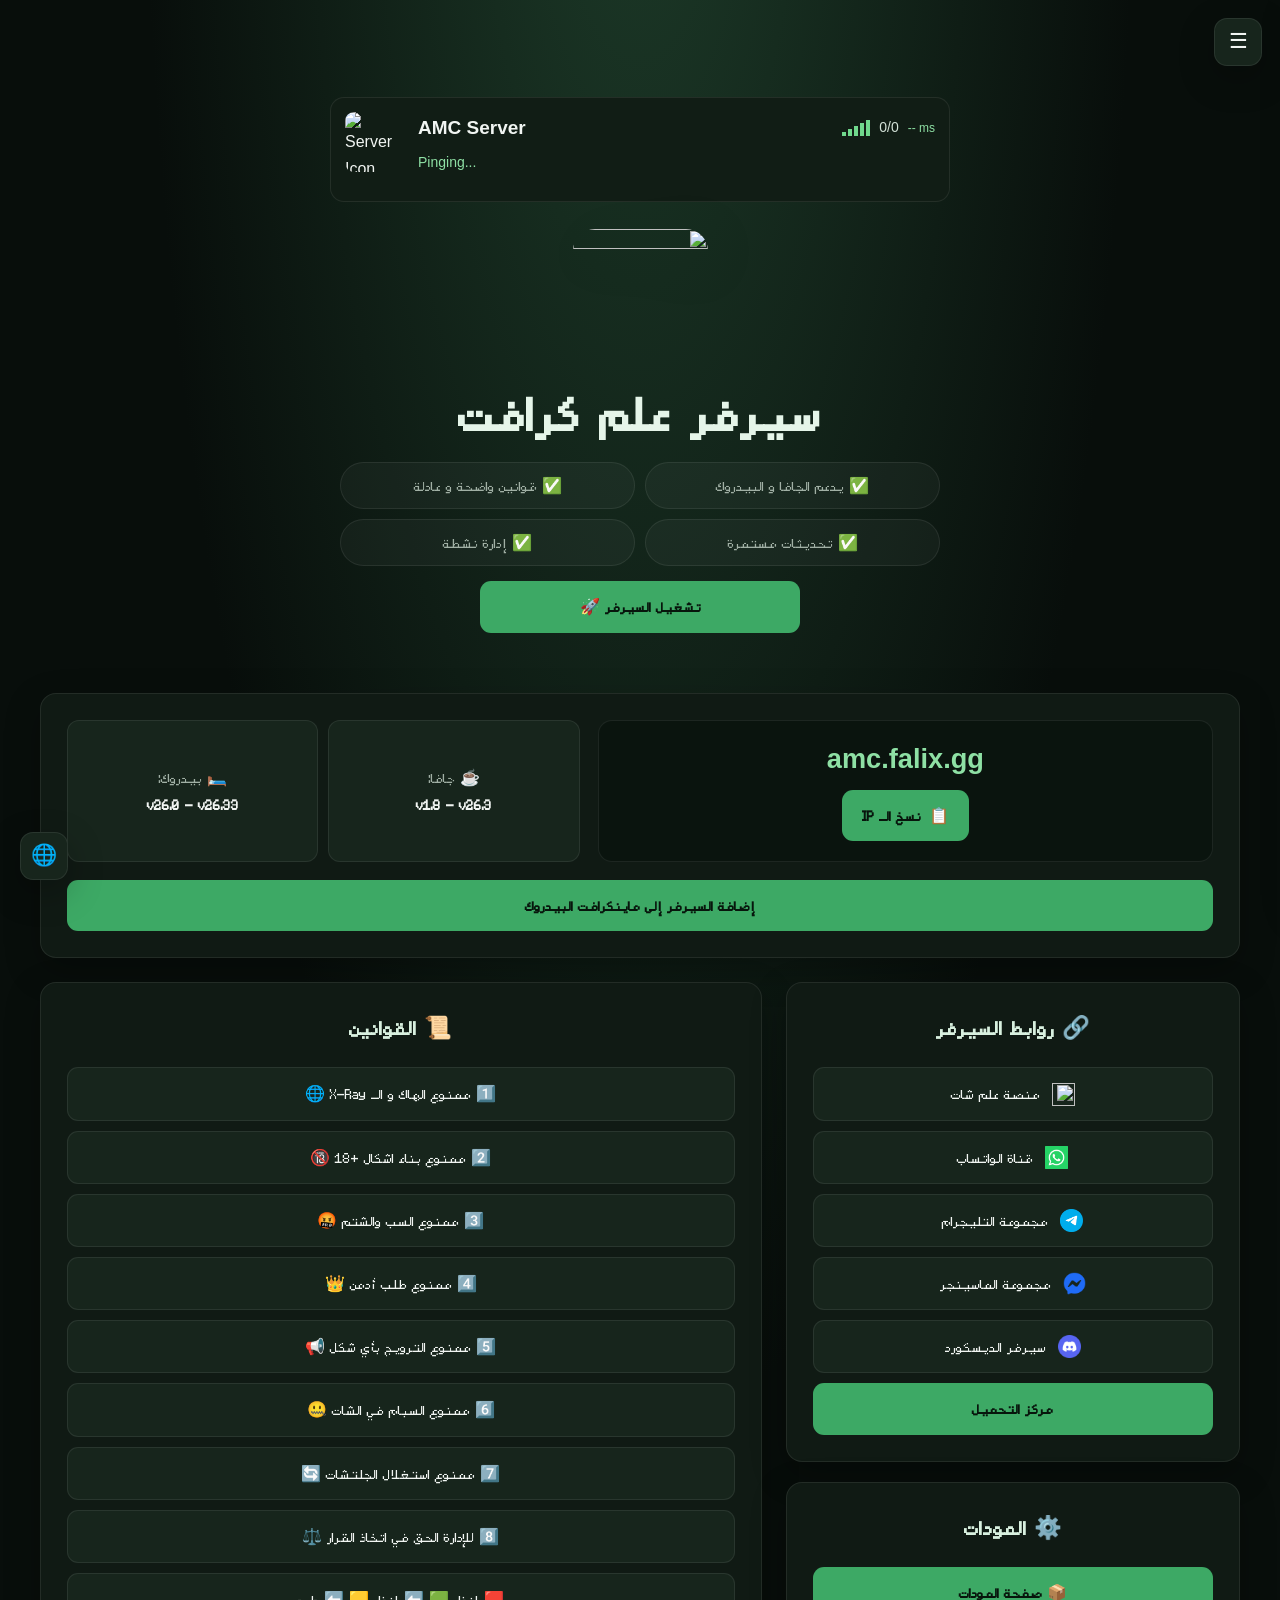
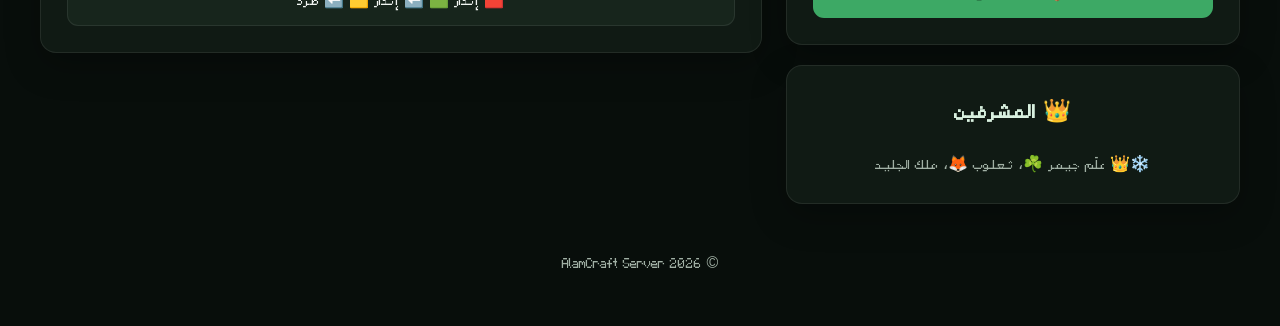
==== commit df77707d: "redesigned the site" ====
--- a/index.html
+++ b/index.html
@@ -1,122 +1,159 @@
 <!doctype html>
 <html lang="ar" dir="rtl">
-<head>
-    <meta charset="UTF-8">
-    <meta name="viewport" content="width=device-width,initial-scale=1">
+  <head>
+    <meta charset="UTF-8" />
+    <meta name="viewport" content="width=device-width,initial-scale=1" />
     <title data-i18n="title">AMC Server</title>
-    <link rel="stylesheet" href="index.css">
-    <link rel="icon" href="images/OIG1.png">
-</head>
-<body class="dark-theme">
+    <link rel="stylesheet" href="index.css" />
+    <link rel="icon" href="images/OIG1.png" />
+  </head>
+  <body class="dark-theme">
     <div id="scroll-progress"></div>
     <div id="toast" data-i18n="toastMsg"></div>
     <button class="hamburger" onclick="toggleMenu()">☰</button>
     <nav class="side-menu" id="sideMenu">
-        <a href="#rules">📜 القوانين</a>
-        <a href="#links">🔗 الروابط</a>
-        <a href="#mods">⚙️ المودات</a>
-        <a href="#staff">👑 المشرفين</a>
+      <a href="#rules">📜 القوانين</a>
+      <a href="#links">🔗 الروابط</a>
+      <a href="#mods">⚙️ المودات</a>
+      <a href="#staff">👑 المشرفين</a>
     </nav>
     <div class="menu-overlay" id="menuOverlay" onclick="toggleMenu()"></div>
     <div class="container">
-        <header class="hero">
-            <div class="mc-server" dir="ltr">
-    <div class="mc-icon">
-        <img id="mc-icon" src="images/logo.webp" alt="Server Icon">
-    </div>
-    <div class="mc-info">
-        <div class="mc-top">
-            <div class="mc-name" id="mc-name">
-                AMC Server
+      <header class="hero">
+        <div class="mc-server" dir="ltr">
+          <div class="mc-icon">
+            <img id="mc-icon" src="images/logo.webp" alt="Server Icon" />
+          </div>
+          <div class="mc-info">
+            <div class="mc-top">
+              <div class="mc-name" id="mc-name">AMC Server</div>
+              <div class="mc-right">
+                <div class="mc-ping" id="mc-bars">
+                  <span></span>
+                  <span></span>
+                  <span></span>
+                  <span></span>
+                  <span></span>
+                </div>
+                <div class="mc-players" id="mc-players">0/0</div>
+                <div class="mc-ping-text" id="mc-ping">-- ms</div>
+              </div>
             </div>
-            <div class="mc-right">
-                <div class="mc-ping" id="mc-bars">
-                    <span></span>
-                    <span></span>
-                    <span></span>
-                    <span></span>
-                    <span></span>
-                </div>
-                <div class="mc-players" id="mc-players">
-                    0/0
-                </div>
-                <div class="mc-ping-text" id="mc-ping">
-                    -- ms
-                </div>
+            <div class="mc-motd">
+              <span id="mc-status">Pinging...</span>
             </div>
+
+            <div class="mc-online" id="mc-online-players"></div>
+          </div>
         </div>
-        <div class="mc-motd">
-    <span id="mc-status">Pinging...</span>
-</div>
-
-<div class="mc-online" id="mc-online-players"></div>
-    </div>
-</div>
-            <img src="images/logo.webp" class="logo" draggable="false">
-            <h1 data-i18n="title"></h1>
-           <ul class="pulse">
-    <li data-i18n="feature1"></li>
-    <li data-i18n="feature2"></li>
-    <li data-i18n="feature3"></li>
-    <li data-i18n="feature4"></li>
-</ul>
-<button id="startServer" class="btn-copy" data-i18n="startServer"></button>
-<p id="status"></p>
-        </header>
-        <section class="card connection">
-            <div class="ip-wrapper">
-                <span class="ip-text">amc.falix.gg</span>
-                <button class="btn-copy" onclick="copyIP()">📋 <span data-i18n="copyBtn"></span></button>
+        <img src="images/logo.webp" class="logo" draggable="false" />
+        <h1 data-i18n="title"></h1>
+        <ul class="pulse">
+          <li data-i18n="feature1"></li>
+          <li data-i18n="feature2"></li>
+          <li data-i18n="feature3"></li>
+          <li data-i18n="feature4"></li>
+        </ul>
+        <button
+          id="startServer"
+          class="btn-copy"
+          data-i18n="startServer"
+        ></button>
+        <p id="status"></p>
+      </header>
+      <section class="card connection">
+        <div class="ip-wrapper">
+          <span class="ip-text">amc.falix.gg</span>
+          <button class="btn-copy" onclick="copyIP()">
+            📋 <span data-i18n="copyBtn"></span>
+          </button>
+        </div>
+        <div class="version-badges">
+          <div class="badge">
+            <span data-i18n="javaVersion"></span><span>v1.8 - v26.3</span>
+          </div>
+          <div class="badge">
+            <span data-i18n="bedrockVersion"></span><span>v26.0 - v26.33</span>
+          </div>
+        </div>
+        <button
+          class="btn-bedrock"
+          onclick="
+            window.open(
+              'minecraft://?addExternalServer=amc.falix.gg|amc.falix.gg:20288',
+            )
+          "
+          data-i18n="addBedrock"
+        ></button>
+      </section>
+      <div class="content-grid">
+        <section class="card rules-card" id="rules">
+          <h2 class="section-title" data-i18n="rulesTitle"></h2>
+          <ul class="rules-list">
+            <li data-i18n="rule1"></li>
+            <li data-i18n="rule2"></li>
+            <li data-i18n="rule3"></li>
+            <li data-i18n="rule4"></li>
+            <li data-i18n="rule5"></li>
+            <li data-i18n="rule6"></li>
+            <li data-i18n="rule7"></li>
+            <li data-i18n="rule8"></li>
+            <li data-i18n="punishSystem"></li>
+          </ul>
+        </section>
+        <div class="side-column">
+          <section class="card social-card" id="links">
+            <h2 class="section-title" data-i18n="linksTitle"></h2>
+            <div class="social-links">
+              <a href="https://acrft.github.io/achat" class="social-item"
+                ><img src="images/dirt.png" class="link-icon" /><span
+                  data-i18n="alamchat"
+                ></span
+              ></a>
+              <a
+                href="https://whatsapp.com/channel/0029Vb7ZwGYKAwEiSBouIq1Z"
+                class="social-item"
+                ><img src="images/whatsapp.png" class="link-icon" /><span
+                  data-i18n="whatsapp"
+                ></span
+              ></a>
+              <a href="https://t.me/Alam_Craft" class="social-item"
+                ><img src="images/telegram.png" class="link-icon" /><span
+                  data-i18n="telegram"
+                ></span
+              ></a>
+              <a href="https://m.me/j/AbYYA9YcBq-JUEdz" class="social-item"
+                ><img src="images/messenger.png" class="link-icon" /><span
+                  data-i18n="messenger"
+                ></span
+              ></a>
+              <a href="https://discord.gg/BKys3Eu8t8" class="social-item"
+                ><img src="images/discord.png" class="link-icon" /><span
+                  data-i18n="discord"
+                ></span
+              ></a>
+              <a href="https://acrft.github.io/dwnlod" class="minecraft-btn"
+                ><span data-i18n="downloadCenterBtn"></span
+              ></a>
             </div>
-            <div class="version-badges">
-                <div class="badge"><span data-i18n="javaVersion"></span><span>v1.8 - v26.3</span></div>
-                <div class="badge"><span data-i18n="bedrockVersion"></span><span>v26.0 - v26.33</span></div>
-            </div>
-                <button class="btn-bedrock"
-                    onclick="window.open('minecraft://?addExternalServer=amc.falix.gg|amc.falix.gg:20288')"
-                    data-i18n="addBedrock"></button>
-        </section>
-        <div class="content-grid">
-            <section class="card rules-card" id="rules">
-                <h2 class="section-title" data-i18n="rulesTitle"></h2>
-                <ul class="rules-list">
-                    <li data-i18n="rule1"></li>
-                    <li data-i18n="rule2"></li>
-                    <li data-i18n="rule3"></li>
-                    <li data-i18n="rule4"></li>
-                    <li data-i18n="rule5"></li>
-                    <li data-i18n="rule6"></li>
-                    <li data-i18n="rule7"></li>
-                    <li data-i18n="rule8"></li>
-                    <li data-i18n="punishSystem"></li>
-                </ul>
-            </section>
-            <div class="side-column">
-                <section class="card social-card" id="links">
-                    <h2 class="section-title" data-i18n="linksTitle"></h2>
-                    <div class="social-links">
-    <a href="https://acrft.github.io/achat" class="social-item"><img src="images/dirt.png" class="link-icon"><span data-i18n="alamchat"></span></a>
-    <a href="https://whatsapp.com/channel/0029Vb7ZwGYKAwEiSBouIq1Z" class="social-item"><img src="images/whatsapp.png" class="link-icon"><span data-i18n="whatsapp"></span></a>
-    <a href="https://t.me/Alam_Craft" class="social-item"><img src="images/telegram.png" class="link-icon"><span data-i18n="telegram"></span></a>
-    <a href="https://m.me/j/AbYYA9YcBq-JUEdz" class="social-item"><img src="images/messenger.png" class="link-icon"><span data-i18n="messenger"></span></a>
-    <a href="https://discord.gg/BKys3Eu8t8" class="social-item"><img src="images/discord.png" class="link-icon"><span data-i18n="discord"></span></a>
-    <a href="https://acrft.github.io/dwnlod" class="minecraft-btn"><span data-i18n="downloadCenterBtn"></span></a>
-</div>
-                </section>
-              <section class="card"><h2 class="section-title">⚙️ المودات</h2><a href="mods" class="minecraft-btn">📦 صفحة المودات</a></section>
-                <section class="card staff-card" id="staff">
-                    <h2 class="section-title" data-i18n="adminsTitle"></h2>
-                    <p class="admins-text" data-i18n="adminsNames"></p>
-                </section>
-            </div>
+          </section>
+          <section class="card">
+            <h2 class="section-title">⚙️ المودات</h2>
+            <a href="mods" class="minecraft-btn">📦 صفحة المودات</a>
+          </section>
+          <section class="card staff-card" id="staff">
+            <h2 class="section-title" data-i18n="adminsTitle"></h2>
+            <p class="admins-text" data-i18n="adminsNames"></p>
+          </section>
         </div>
-        <footer class="footer">
-            <p data-i18n="copyright"></p>
-        </footer>
+      </div>
+      <footer class="footer">
+        <p data-i18n="copyright"></p>
+      </footer>
     </div>
     <div class="fixed-controls">
-        <button class="control-btn" onclick="toggleLanguage()">🌐</button>
+      <button class="control-btn" onclick="toggleLanguage()">🌐</button>
     </div>
     <script src="index.js"></script>
-</body>
+  </body>
 </html>
--- a/index.css
+++ b/index.css
@@ -1,647 +1,445 @@
 @font-face {
-    font-family: 'Mojangles';
-    src: url('fonts/Mojangles.ttf') format('truetype')
+    font-family: Mojangles;
+    src: url('fonts/Mojangles.ttf') format('truetype');
+    font-display: swap;
 }
 
 @font-face {
-    font-family: 'Arapix';
-    src: url('fonts/MojanglesArab.ttf') format('truetype')
+    font-family: Arapix;
+    src: url('fonts/MojanglesArab.ttf') format('truetype');
+    font-display: swap;
 }
 
 :root {
-    --bg: #041321;
-    --card: rgba(17, 32, 53, .92);
-    --text: #ffffff;
-    --text-muted: #c8d29b;
-    --primary: #4caf50;
-    --accent: #1b5e20;
-    --gold: #55ff55;
-    --main-font: 'Arapix', sans-serif
+    --bg: #080e0b;
+    --surface: #101a14;
+    --surface-light: #17251c;
+    --surface-hover: #1e3024;
+
+    --primary: #65c982;
+    --primary-dark: #3da965;
+    --primary-soft: rgba(101, 201, 130, .12);
+
+    --text: #f1f5f2;
+    --muted: #a1b0a5;
+    --border: rgba(255,255,255,.08);
+
+    --radius: 16px;
+    --shadow: 0 12px 35px rgba(0,0,0,.25);
+
+    --font: 'Segoe UI', Tahoma, Arial, sans-serif;
+}
+
+* {
+    box-sizing: border-box;
+    margin: 0;
+    padding: 0;
 }
 
 html {
     scroll-behavior: smooth;
-    font-size: 16px;
-    text-size-adjust: 100%;
+    scroll-padding-top: 30px;
+    overflow-x: hidden;
     -webkit-text-size-adjust: 100%;
-    overflow-x: hidden
-}
-
-html[lang='en'] {
-    --main-font: 'Mojangles', sans-serif
-}
-
-html[lang='ar'] {
-    --main-font: 'Arapix', sans-serif;
-    font-size: 16px
-}
-
-html[lang='en'] .hero h1 {
-    font-size: 48px;
-}
-
-html[lang='ar'] .hero h1 {
-    font-size: 48px;
-}
-
-html[lang='en'] body {
-    font-size: .88rem;
-}
-
-* {
-    margin: 0;
-    padding: 0;
-    box-sizing: border-box
+}
+
+html[lang="ar"] {
+    direction: rtl;
+    --font: Arapix, Tahoma, sans-serif;
+}
+
+html[lang="en"] {
+    direction: ltr;
 }
 
 body {
-    background: radial-gradient(circle at top, #0f2844, #041321 70%);
+    min-height: 100vh;
+    padding: 30px 24px;
+
+    background:
+        radial-gradient(ellipse at 50% -15%, #1d3b29 0%, transparent 55%),
+        var(--bg);
+
     color: var(--text);
-    font-family: var(--main-font);
-    margin: 0;
-    padding: 20px;
+    font-family: var(--font);
+    line-height: 1.7;
+}
+
+button, a {
+    -webkit-tap-highlight-color: transparent;
+}
+
+button {
+    font: inherit;
+}
+
+a {
+    color: inherit;
+    text-decoration: none;
+}
+
+button:focus-visible,
+a:focus-visible {
+    outline: 3px solid var(--primary);
+    outline-offset: 4px;
+}
+
+img {
+    max-width: 100%;
+    display: block;
+}
+
+/* Main container */
+
+.container {
+    width: min(100%, 1200px);
     min-height: 100vh;
-    overflow-x: hidden
-}
-
-.container {
-    width: 100%;
-    max-width: 900px;
     margin: auto;
-    min-height: 100vh
-}
+}
+
+/* General cards */
 
 .card {
-    background: linear-gradient(180deg, rgba(22, 37, 59, .95), rgba(10, 20, 36, .95));
-    border: 2px solid rgba(212, 175, 55, .25);
+    min-width: 0;
+    padding: 26px;
+
+    background: var(--surface);
+    border: 1px solid var(--border);
+    border-radius: var(--radius);
+
+    box-shadow: var(--shadow);
+}
+
+/* Hero section */
+
+.hero {
+    min-height: auto;
+    padding: 55px 24px 45px;
+
+    display: flex;
+    flex-direction: column;
+    align-items: center;
+    justify-content: center;
+    gap: 15px;
+
+    text-align: center;
+}
+
+.logo {
+    width: 135px;
+    aspect-ratio: 1;
+    object-fit: contain;
     border-radius: 22px;
-    padding: 24px;
-    margin-bottom: 20px;
-    overflow: hidden
-}
-
-.logo {
-    width: 200px;
-    border-radius: 24px
-}
-
-.hero {
-    padding: 40px 0;
-    min-height: 430px;
-    display: flex;
-    flex-direction: column;
-    justify-content: center;
-    align-items: center;
-    text-align: center
-}
-
-.hero h1,
-.section-title {
-    color: var(--gold)
-}
-
-.hero h1,
-.section-title,
-.card h2,
-.staff-card h2 {
-    display: flex;
-    justify-content: center;
-    align-items: center;
-    text-align: center;
-    width: 100%
+
+    filter: drop-shadow(0 10px 25px rgba(0,0,0,.3));
 }
 
 .hero h1 {
-    height: 90px;
-    min-height: 90px;
-    max-height: 90px;
-    line-height: 1;
-    overflow: hidden;
-    font-size: clamp(1.8rem, 6vw, 3.5rem);
-    display: flex;
-    align-items: center;
-    justify-content: center;
-    text-align: center
-}
-
-
-.ip-wrapper{
-background:var(--bg);
-height:130px!important;
-min-height:130px!important;
-max-height:130px!important;
-padding:10px;
-border-radius:24px;
-display:flex;
-flex-direction:column;
-gap:8px;
-align-items:center;
-justify-content:center;
-flex-shrink:0;
-}
-.ip-text{
-height:24px;
-min-height:24px;
-line-height:24px;
-}
-.ip-wrapper .btn-copy{
-height:52px;
-min-height:52px;
-max-height:52px;
-flex-shrink:0;
-}
-
-.ip-text {
-    direction: ltr;
-    color: #55ff55;
-    font-weight: bold;
-    word-break: break-word;
-    text-align: center
-}
+    font-size: clamp(2rem, 5vw, 3.4rem);
+    line-height: 1.25;
+    color: #e5f5e9;
+}
+
+.hero .pulse {
+    width: min(100%, 600px);
+
+    display: grid;
+    grid-template-columns: repeat(2, minmax(0, 1fr));
+    gap: 10px;
+
+    list-style: none;
+}
+
+.pulse li {
+    padding: 9px 15px;
+
+    background: rgba(255,255,255,.035);
+    border: 1px solid var(--border);
+    border-radius: 50px;
+
+    color: var(--muted);
+}
+
+/* Buttons */
 
 .btn-copy,
 .btn-bedrock,
 .minecraft-btn {
-    width: 100%;
-    padding: 14px;
+    min-height: 48px;
+    padding: 12px 20px;
+
+    display: flex;
+    align-items: center;
+    justify-content: center;
+    gap: 8px;
+
+    background: var(--primary-dark);
+    color: #07150c;
+
     border: none;
-    border-radius: 18px;
-    background: linear-gradient(180deg, #7CFC00, #4CAF50);
-    color: #102236;
-    font-family: var(--main-font);
-    font-weight: bold;
-    display: flex;
-    justify-content: center;
-    align-items: center;
+    border-radius: 11px;
+
+    font-weight: 700;
     cursor: pointer;
-    text-decoration: none
-}
+
+    transition: .2s ease;
+}
+
+.btn-copy:hover,
+.btn-bedrock:hover,
+.minecraft-btn:hover {
+    background: var(--primary);
+    transform: translateY(-2px);
+}
+
+#startServer {
+    width: min(100%, 320px);
+}
+
+/* Connection information */
+
+.connection {
+    display: grid;
+    grid-template-columns: 1.2fr 1fr;
+    gap: 18px;
+
+    margin-bottom: 24px;
+}
+
+.ip-wrapper {
+    min-width: 0;
+    min-height: 130px;
+    padding: 20px;
+
+    display: flex;
+    flex-direction: column;
+    align-items: center;
+    justify-content: center;
+    gap: 14px;
+
+    background: #0a140e;
+    border: 1px solid var(--border);
+    border-radius: 14px;
+}
+
+.ip-text {
+    direction: ltr;
+    color: #8ee0a4;
+    font: 700 clamp(1.2rem, 3vw, 1.7rem)/1.3 'Segoe UI', Arial, sans-serif;
+    text-align: center;
+    overflow-wrap: anywhere;
+}
+
+.version-badges {
+    display: grid;
+    grid-template-columns: repeat(2, minmax(0, 1fr));
+    gap: 10px;
+}
+
+.badge {
+    min-height: 65px;
+    padding: 12px;
+
+    display: flex;
+    flex-direction: column;
+    align-items: center;
+    justify-content: center;
+
+    background: var(--surface-light);
+    border: 1px solid var(--border);
+    border-radius: 12px;
+
+    color: var(--muted);
+    text-align: center;
+}
+
+.badge span:last-child {
+    color: var(--text);
+    font-weight: 700;
+    direction: ltr;
+}
+
+.btn-bedrock {
+    grid-column: 1 / -1;
+}
+
+/* Main content layout */
 
 .content-grid {
     display: grid;
-    grid-template-columns: 1.4fr 1fr;
+    grid-template-columns: minmax(0, 1.35fr) minmax(300px, .85fr);
+    gap: 24px;
+
+    direction: ltr;
+    align-items: start;
+}
+
+.content-grid > * {
+    direction: rtl;
+    min-width: 0;
+}
+
+.side-column {
+    display: flex;
+    flex-direction: column;
     gap: 20px;
-    direction: ltr;
-}
+    min-width: 0;
+}
+
+/* Section headings */
+
+.section-title {
+    margin-bottom: 20px;
+
+    color: #d8f0df;
+    font-size: 1.4rem;
+    text-align: center;
+}
+
+/* Rules */
+
+.rules-list {
+    display: flex;
+    flex-direction: column;
+    gap: 10px;
+
+    list-style: none;
+}
+
+.rules-list li {
+    min-height: 48px;
+    padding: 12px 16px;
+
+    display: flex;
+    align-items: center;
+    justify-content: center;
+
+    background: var(--surface-light);
+    border: 1px solid var(--border);
+    border-radius: 11px;
+
+    text-align: center;
+    overflow-wrap: anywhere;
+}
+
+/* Social links */
 
 .social-links {
     display: flex;
     flex-direction: column;
+    gap: 10px;
+}
+
+.social-item {
+    min-height: 52px;
+    padding: 12px 16px;
+
+    display: flex;
+    align-items: center;
+    justify-content: center;
     gap: 12px;
-    width: 100%
-}
-
-.social-item {
+
+    background: var(--surface-light);
+    border: 1px solid var(--border);
+    border-radius: 11px;
+
+    transition: .2s ease;
+}
+
+.social-item:hover {
+    background: var(--surface-hover);
+    border-color: rgba(101,201,130,.4);
+    transform: translateY(-2px);
+}
+
+.link-icon {
+    width: 23px;
+    height: 23px;
+    object-fit: contain;
+}
+
+/* Staff */
+
+.staff-card {
+    min-height: auto;
+}
+
+.admins-text {
+    text-align: center;
+    color: var(--muted);
+}
+
+/* Footer */
+
+.footer {
+    margin-top: 25px;
+    padding: 20px;
+
+    color: var(--muted);
+    text-align: center;
+}
+
+/* Server status */
+
+.status-card {
+    min-height: 120px;
+
+    display: flex;
+    flex-direction: column;
+    align-items: center;
+    justify-content: center;
+
+    text-align: center;
+}
+
+.status-header {
     display: flex;
     align-items: center;
     justify-content: center;
     gap: 12px;
-    padding: 12px 18px;
-    background: var(--accent);
-    border-radius: 12px;
-    color: var(--text);
-    text-align: center;
-    min-height: 52px;
-    text-decoration: none
-}
-
-.social-item span {
-    flex: none;
-    text-align: center
-}
-
-.link-icon {
-    width: 24px;
-    height: 24px;
-    object-fit: contain
-}
-
-.mods-container,
-.social-links {
-    width: 100%
-}
-
-.mods-container {
-    border: 1px solid var(--accent);
-    border-radius: 18px;
-    padding: 10px
-}
-
-.mods-list,
-.pulse,
-.pulse li {
-    list-style: none;
-    margin: 0;
-    padding: 0
-}
-
-.mod-item {
-    padding: 12px;
-    border-radius: 12px;
-    background: var(--card);
-    border: 1px solid rgba(255, 215, 0, .15);
-    text-align: center;
-    min-height: 60px;
-    display: flex;
-    align-items: center;
-    justify-content: center
-}
-
-.fixed-controls {
-    position: fixed;
-    bottom: 18px;
-    left: 18px;
-    display: flex;
-    gap: 10px;
-    direction: ltr;
-    z-index: 1500
-}
-
-.control-btn {
-    width: 58px;
-    height: 58px;
-    min-width: 58px;
-    min-height: 58px;
-    border: none;
+}
+
+.status-dot {
+    width: 12px;
+    height: 12px;
     border-radius: 50%;
-    background: linear-gradient(180deg, #7CFC00, #4CAF50);
-    display: flex;
-    align-items: center;
-    justify-content: center;
-    font-size: 24px;
-    cursor: pointer
-}
-
-.hamburger {
-    width: 55px;
-    height: 55px;
-    border: none;
-    border-radius: 50%;
-    background: linear-gradient(180deg, #7CFC00, #4CAF50);
-    display: flex;
-    align-items: center;
-    justify-content: center;
-    font-size: 24px;
-    cursor: pointer;
-    position: fixed;
-    top: 20px;
-    right: 20px;
-    z-index: 2000
-}
-
-.side-menu {
-    position: fixed;
-    top: 0;
-    right: -280px;
-    width: 260px;
-    height: 100%;
-    padding: 90px 20px;
-    display: flex;
-    flex-direction: column;
-    gap: 12px;
-    background: var(--card);
-    transition: .3s;
-    z-index: 2000
-}
-
-.side-menu.active {
-    right: 0
-}
-
-.side-menu a {
-    text-decoration: none;
-    color: var(--text);
-    background: rgba(255, 255, 255, .05);
-    padding: 14px;
-    border-radius: 12px;
-    display: block
-}
-
-.menu-overlay {
-    position: fixed;
-    inset: 0;
-    background: rgba(0, 0, 0, .5);
-    opacity: 0;
-    pointer-events: none;
-    transition: .3s;
-    z-index: 1999
-}
-
-.menu-overlay.active {
-    opacity: 1;
-    pointer-events: auto
-}
-
-#toast {
-    position: fixed;
-    top: -100px;
-    left: 50%;
-    transform: translateX(-50%);
-    padding: 10px 18px;
-    border-radius: 12px;
-    border: 1px solid var(--primary);
-    opacity: 0;
-    pointer-events: none;
-    transition: .3s;
-    z-index: 9999;
-    background: var(--card);
-    color: var(--text)
-}
-
-#toast.show {
-    top: 20px;
-    opacity: 1
-}
-
-.status-card {
-    height: 120px;
-    min-height: 120px;
-    max-height: 120px;
-    display: flex;
-    flex-direction: column;
-    justify-content: center;
-    align-items: center;
-    text-align: center;
-    overflow: hidden
-}
-
-.connection {
-    height: 600px;
-    min-height: 600px;
-    max-height: 600px;
-    overflow: auto
-}
-
-.social-card {
-    height: 470px;
-    min-height: 470px;
-    max-height: 470px;
-    overflow: auto
-}
-
-.staff-card {
-    height: 120px;
-    min-height: 120px;
-    max-height: 120px;
-    overflow: auto
-}
-
-.version-badges {
-    display: flex;
-    flex-direction: column;
-    gap: 0;
-    width: 100%;
-    min-height: auto
-}
-
-.badge {
-    display: flex;
-    align-items: center;
-    justify-content: center;
+    background: #77847b;
+}
+
+.dot-online {
+    background: #4dcc79;
+    box-shadow: 0 0 10px #4dcc79;
+}
+
+.dot-offline {
+    background: #ed6666;
+    box-shadow: 0 0 10px #ed6666;
+}
+
+.player-count {
+    display: flex;
+    justify-content: center;
+    align-items: center;
+    gap: 7px;
+    flex-wrap: wrap;
+}
+
+.online-players {
+    display: flex;
+    justify-content: center;
+    flex-wrap: wrap;
     gap: 8px;
-    flex-wrap: wrap;
-    height: 72px;
-    min-height: 72px;
-    max-height: 72px;
-    padding: 16px;
-    font-size: 1.15rem;
-    width: 100%;
-    overflow: hidden
-}
-
-.ver {
-    display: block;
-    width: 100%;
-    font-size: 1.35rem;
-    font-weight: bold;
-    word-break: break-word
-}
-
-.label {
-    font-size: 1rem
-}
-
-.footer {
-    margin-top: 30px;
-    border-radius: 18px;
-    overflow: hidden
-}
-
-.grass-top {
-    height: 12px;
-    background: linear-gradient(90deg, #69d44c, #4da537)
-}
-
-.dirt-body {
-    min-height: 70px;
-    padding: 12px 28px;
-    background: #5f4330;
-    display: flex;
-    justify-content: center;
-    align-items: center;
-    text-align: center;
-    overflow: visible
-}
-
-.dirt-body p,
-.dirt-body span {
-    font-size: .68rem;
-    line-height: 1.2;
-    text-align: center;
-    padding-inline: 12px
-}
-
-.section-title,
-.admins-text,
-.social-item span,
-.btn-copy span,
-.minecraft-btn,
-.btn-bedrock {
-    min-height: 24px;
-    display: flex;
-    align-items: center;
-    justify-content: center
-}
-
-img {
-    max-width: 100%;
-    display: block
-}
-
-html[lang='ar'],
-html[lang='en'] {
-    font-size: 16px
-}
-
-@media(max-width:768px) {
-    .content-grid {
-        grid-template-columns: 1fr
-    }
-
-    .logo {
-        width: 110px
-    }
-
-    .control-btn {
-        width: 52px;
-        height: 52px;
-        min-width: 52px;
-        min-height: 52px
-    }
-
-    .hero {
-        min-height: 360px
-    }
-
-    .card {
-        padding: 18px
-    }
-
-    .status-card {
-        height: 220px
-    }
-
-.connection {
-    height: auto;
-    min-height: 0;
-    max-height: none;
-    overflow: visible;
-}
-
-    .social-card {
-        height: 420px
-    }
-}
-
-@media(max-width:480px) {
-    .hero h1 {
-        font-size: 2rem;
-    }
-}
-
-.status-header {
-    display: flex;
-    flex-direction: row;
-    align-items: center;
-    justify-content: center;
-    gap: 12px;
-}
-
-.status-dot {
-    width: 14px;
-    height: 14px;
-    border-radius: 50%;
-    background: #6b7280;
-}
-
-.dot-online {
-    background: #22c55e;
-    box-shadow: 0 0 10px #22c55e;
-}
-
-.dot-offline {
-    background: #ef4444;
-    box-shadow: 0 0 10px #ef4444;
-}
-
-.player-count {
-    display: flex;
-    align-items: center;
-    justify-content: center;
+    margin-top: 14px;
+}
+
+.player-card {
+    display: flex;
+    align-items: center;
     gap: 6px;
-    flex-wrap: wrap;
-    text-align: center;
-}
-
-.rules-list {
-    display: flex;
-    flex-direction: column;
-    gap: 10px;
-    padding-top: 10px;
-    align-items: center
-}
-
-.rules-list li {
-    width: 100%;
-    text-align: center;
-    display: flex;
-    justify-content: center;
-    align-items: center
-}
-
-.rules-card {
-    height: 710px;
-    min-height: 710px;
-    max-height: 710px;
-    overflow: auto;
-}
-
-.side-column {
-    display: flex;
-    flex-direction: column;
-    gap: 20px;
-}
-
-#scroll-progress {
-    position: fixed;
-    top: 0;
-    left: 0;
-    height: 4px;
-    width: 0;
-    background: var(--gold);
-    z-index: 99999;
-}
-
-.loaded {
-    visibility: visible;
-    opacity: 1;
-    transition: .3s;
-}
-
-.footer p {
-    margin-top: 30px;
-    height: 64px;
-    display: flex;
-    align-items: center;
-    justify-content: center;
-    background: #5f4330;
-    color: #fff7d1;
-    border-radius: 18px;
-    padding: 0 20px;
-    overflow: hidden;
-}
-
-.mods-card {
-    height: 750px;
-    min-height: 750px;
-    max-height: 750px;
-    overflow: auto
-}
-
-.minecraft-btn {
-    display: flex;
-    align-items: center;
-    justify-content: center;
-    width: 100%;
-    min-height: 52px;
-    margin-top: 4px;
-}
-
-.online-players {
-    display: flex;
-    flex-wrap: wrap;
-    justify-content: center;
-    gap: 8px;
-    margin-top: 15px;
-}
-
-.player-card {
-    display: flex;
-    align-items: center;
-    gap: 6px;
-    background: rgba(255, 255, 255, .08);
-    padding: 6px 10px;
-    border-radius: 10px;
+    padding: 7px 10px;
+
+    background: var(--surface-light);
+    border-radius: 9px;
 }
 
 .player-head {
@@ -651,220 +449,415 @@
     image-rendering: pixelated;
 }
 
-.hero h1 {
-    height: 90px;
-    display: flex;
-    align-items: center;
-    justify-content: center
-}
-
-.section-title {
-    height: 50px;
-    display: flex;
-    align-items: center;
-    justify-content: center
-}
-
-.social-item {
-    height: 52px
-}
-
-.btn-copy,
-.btn-bedrock,
-.minecraft-btn {
-    height: 52px
-}
-
-.pulse {
-    height: 90px;
-    min-height: 90px;
-    max-height: 90px;
-    display: flex;
-    flex-direction: column;
-    justify-content: center
+/* Mods */
+
+.mods-container {
+    width: 100%;
+    padding: 12px;
+
+    border: 1px solid var(--border);
+    border-radius: 14px;
+}
+
+.mods-list {
+    display: flex;
+    flex-direction: column;
+    gap: 10px;
+
+    list-style: none;
 }
 
 .mod-item {
-    height: 48px;
     min-height: 48px;
-    max-height: 48px;
-    overflow: hidden;
-}
-
-.card::-webkit-scrollbar {
-    width: 6px
-}
-
-.card::-webkit-scrollbar-thumb {
-    background: rgba(212, 175, 55, .5);
-    border-radius: 999px
-}
+    padding: 12px;
+
+    display: flex;
+    align-items: center;
+    justify-content: center;
+
+    background: var(--surface-light);
+    border: 1px solid var(--border);
+    border-radius: 11px;
+
+    text-align: center;
+    overflow-wrap: anywhere;
+}
+
+/* Minecraft server card */
 
 .mc-server {
+    width: 100%;
+    max-width: 620px;
+    min-width: 0;
+
+    margin: 12px auto;
+    padding: 14px;
+
     display: flex;
     align-items: flex-start;
-    gap: 12px;
-    background: #1a1a1a;
-    border: 2px solid #555;
-    box-shadow: inset 0 0 0 1px #777, inset 0 0 0 2px #000;
-    padding: 8px 10px;
-    margin: 20px 0;
-    font-family: 'Mojangles', sans-serif;
+    gap: 13px;
+
+    background: #111d15;
+    border: 1px solid var(--border);
+    border-radius: 14px;
+
+    font-family: 'Segoe UI', Arial, sans-serif;
+    text-align: left;
 }
 
 .mc-server:hover {
-    background: #2d2d2d;
-    border-color: #ffffff;
+    background: var(--surface-light);
+    border-color: rgba(101,201,130,.35);
+}
+
+.mc-server * {
+    user-select: none;
 }
 
 .mc-icon img {
-    width: 64px;
-    height: 64px;
+    width: 60px;
+    height: 60px;
+    object-fit: cover;
     image-rendering: pixelated;
-    border: 1px solid #000;
+    border-radius: 9px;
 }
 
 .mc-info {
     flex: 1;
-    display: flex;
-    flex-direction: column;
-    gap: 4px;
+    min-width: 0;
+
+    display: flex;
+    flex-direction: column;
+    gap: 7px;
     overflow: hidden;
 }
 
+.mc-top,
+.mc-middle,
+.mc-bottom {
+    display: flex;
+    align-items: center;
+    justify-content: space-between;
+    gap: 10px;
+}
+
 .mc-top {
-    display: flex;
-    justify-content: space-between;
-    align-items: center;
+    flex-wrap: wrap;
 }
 
 .mc-name {
-    color: #fff;
-    font-size: 22px;
-    font-weight: normal;
-    text-shadow: 2px 2px #000;
-}
-
-.mc-middle {
-    display: flex;
-    justify-content: space-between;
-    align-items: center;
-    gap: 12px;
-}
-
-.mc-motd {
-    display: flex;
-    align-items: center;
-    gap: 6px;
-    font-size: 17px;
-    color: #ffffff;
-    text-shadow: 2px 2px #000;
-}
-
-.mc-arrow {
-    color: #ffaa00;
+    color: var(--text);
+    font-size: 19px;
+    font-weight: 700;
+    overflow-wrap: anywhere;
+}
+
+.mc-right {
+    display: flex;
+    align-items: center;
+    gap: 9px;
+    flex-wrap: wrap;
 }
 
 .mc-players {
-    font-size: 16px;
-    color: #aaaaaa;
-    text-shadow: 2px 2px #000;
+    font-size: 14px;
+    color: #d5e3d9;
 }
 
 .mc-ping {
+    height: 16px;
     display: flex;
     align-items: flex-end;
     gap: 2px;
-    height: 16px;
 }
 
 .mc-ping span {
     width: 4px;
-    background: #7CFC00;
-}
-
-.mc-ping span:nth-child(1) {
-    height: 4px;
-}
-
-.mc-ping span:nth-child(2) {
-    height: 7px;
-}
-
-.mc-ping span:nth-child(3) {
-    height: 10px;
-}
-
-.mc-ping span:nth-child(4) {
-    height: 13px;
-}
-
-.mc-ping span:nth-child(5) {
-    height: 16px;
+    background: #70d88c;
+}
+
+.mc-ping span:nth-child(1) { height: 4px; }
+.mc-ping span:nth-child(2) { height: 7px; }
+.mc-ping span:nth-child(3) { height: 10px; }
+.mc-ping span:nth-child(4) { height: 13px; }
+.mc-ping span:nth-child(5) { height: 16px; }
+
+.mc-ping-text {
+    color: #8ee0a4;
+    font-size: 12px;
+}
+
+.mc-motd {
+    display: flex;
+    align-items: center;
+    gap: 6px;
+    flex-wrap: wrap;
+
+    color: #e3eee6;
+    font-size: 14px;
+    overflow-wrap: anywhere;
 }
 
 #mc-status {
-    color: #55ff55;
-    font-weight: normal;
+    color: #8ee0a4;
+}
+
+#mc-online-players {
+    display: flex;
+    flex-wrap: wrap;
+    gap: 7px;
+    margin-top: 5px;
+}
+
+.mc-player {
+    display: flex;
+    align-items: center;
+    gap: 5px;
+    color: #e3eee6;
+    font-size: 12px;
+}
+
+.mc-player img {
+    width: 18px;
+    height: 18px;
+    image-rendering: pixelated;
 }
 
 .mc-bottom {
-    display: flex;
-    justify-content: space-between;
-    align-items: center;
     margin-top: 6px;
-    border-top: 1px solid #333;
-    padding-top: 6px;
-}
-
-#mc-online-players {
-    display: flex;
-    flex-wrap: wrap;
-    gap: 6px
-}
-
-.mc-player {
-    display: flex;
-    align-items: center;
-    gap: 4px;
-    color: #fff;
-    font-size: 13px;
-    text-shadow: 2px 2px #000;
-}
-
-.mc-player img {
-    width: 16px;
-    height: 16px;
-    image-rendering: pixelated
-}
-
-.mc-ping-text {
-    font-size: 13px;
-    color: #55ff55;
-    text-shadow: 2px 2px #000;
-}
-
-.mc-players {
-    font-size: 15px;
-    color: #ffffff;
-    text-shadow: 2px 2px #000;
-}
-
-.mc-server * {
-    user-select: none;
-}
-
-.rules-card,.social-card,.mods-card{height:auto!important;min-height:0!important;max-height:none!important;overflow:visible!important}
-.card{min-width:0;height:auto}
-.version-badges{min-height:0}
-.badge{height:auto;min-height:60px;max-height:none;overflow:visible}
-.section-title{height:auto;min-height:50px}
-.rules-list li{min-height:24px;height:auto}
-.social-item{height:auto;min-height:52px}
-.btn-copy,.btn-bedrock,.minecraft-btn{min-height:52px;height:auto}
-html[lang='ar'] .hero h1,html[lang='en'] .hero h1{height:auto;min-height:90px;max-height:none;line-height:1.3;overflow:visible}
-.staff-card{
-height:120px!important;
-min-height:120px!important;
-max-height:120px!important;
-}
+    padding-top: 7px;
+    border-top: 1px solid var(--border);
+}
+
+/* Navigation */
+
+.hamburger,
+.control-btn {
+    width: 48px;
+    height: 48px;
+
+    display: flex;
+    align-items: center;
+    justify-content: center;
+
+    background: var(--surface-light);
+    color: var(--text);
+
+    border: 1px solid var(--border);
+    border-radius: 13px;
+
+    font-size: 21px;
+    cursor: pointer;
+
+    box-shadow: var(--shadow);
+    transition: .2s ease;
+}
+
+.hamburger:hover,
+.control-btn:hover {
+    background: var(--surface-hover);
+    transform: translateY(-2px);
+}
+
+.hamburger {
+    position: fixed;
+    top: 18px;
+    right: 18px;
+    z-index: 2001;
+}
+
+.fixed-controls {
+    position: fixed;
+    bottom: 20px;
+    left: 20px;
+    z-index: 1500;
+
+    display: flex;
+    gap: 10px;
+    direction: ltr;
+}
+
+.side-menu {
+    position: fixed;
+    top: 0;
+    right: -310px;
+    z-index: 2000;
+
+    width: min(290px, 86vw);
+    height: 100dvh;
+
+    padding: 88px 20px 28px;
+
+    display: flex;
+    flex-direction: column;
+    gap: 10px;
+
+    background: #0c1b12;
+    border-left: 1px solid var(--border);
+    box-shadow: var(--shadow);
+
+    transition: right .28s ease;
+}
+
+.side-menu.active {
+    right: 0;
+}
+
+.side-menu a {
+    padding: 13px 15px;
+
+    background: var(--surface-light);
+    border: 1px solid var(--border);
+    border-radius: 11px;
+}
+
+.side-menu a:hover {
+    background: var(--primary-soft);
+}
+
+.menu-overlay {
+    position: fixed;
+    inset: 0;
+    z-index: 1999;
+
+    background: rgba(0,0,0,.62);
+
+    opacity: 0;
+    visibility: hidden;
+
+    transition: .28s ease;
+}
+
+.menu-overlay.active {
+    opacity: 1;
+    visibility: visible;
+}
+
+/* Toast and progress */
+
+#toast {
+    position: fixed;
+    top: -100px;
+    left: 50%;
+    z-index: 9999;
+
+    max-width: 90%;
+    padding: 12px 18px;
+
+    transform: translateX(-50%);
+
+    background: var(--surface-light);
+    border: 1px solid var(--primary);
+    border-radius: 12px;
+
+    color: var(--text);
+    text-align: center;
+
+    opacity: 0;
+    pointer-events: none;
+
+    transition: .25s ease;
+}
+
+#toast.show {
+    top: 20px;
+    opacity: 1;
+}
+
+#scroll-progress {
+    position: fixed;
+    top: 0;
+    left: 0;
+    z-index: 99999;
+
+    width: 0;
+    height: 3px;
+
+    background: var(--primary);
+}
+
+/* Responsive layout */
+
+@media (max-width: 850px) {
+    body {
+        padding: 18px;
+    }
+
+    .content-grid {
+        grid-template-columns: 1fr;
+        gap: 18px;
+    }
+
+    .connection {
+        grid-template-columns: 1fr;
+    }
+
+    .container {
+        max-width: 720px;
+    }
+}
+
+@media (max-width: 560px) {
+    body {
+        padding: 12px;
+    }
+
+    .hero {
+        padding: 42px 8px 28px;
+    }
+
+    .logo {
+        width: 110px;
+    }
+
+    .hero .pulse {
+        grid-template-columns: 1fr;
+    }
+
+    .card {
+        padding: 18px;
+        border-radius: 14px;
+    }
+
+    .version-badges {
+        grid-template-columns: 1fr;
+    }
+
+    .btn-bedrock {
+        grid-column: auto;
+    }
+
+    .mc-server {
+        gap: 9px;
+        padding: 10px;
+    }
+
+    .mc-icon img {
+        width: 48px;
+        height: 48px;
+    }
+
+    .mc-name {
+        font-size: 16px;
+    }
+
+    .fixed-controls {
+        bottom: 14px;
+        left: 14px;
+    }
+
+    .hamburger {
+        top: 12px;
+        right: 12px;
+    }
+}
+
+@media (prefers-reduced-motion: reduce) {
+    *,
+    *::before,
+    *::after {
+        scroll-behavior: auto !important;
+        transition-duration: .01ms !important;
+    }
+}
+
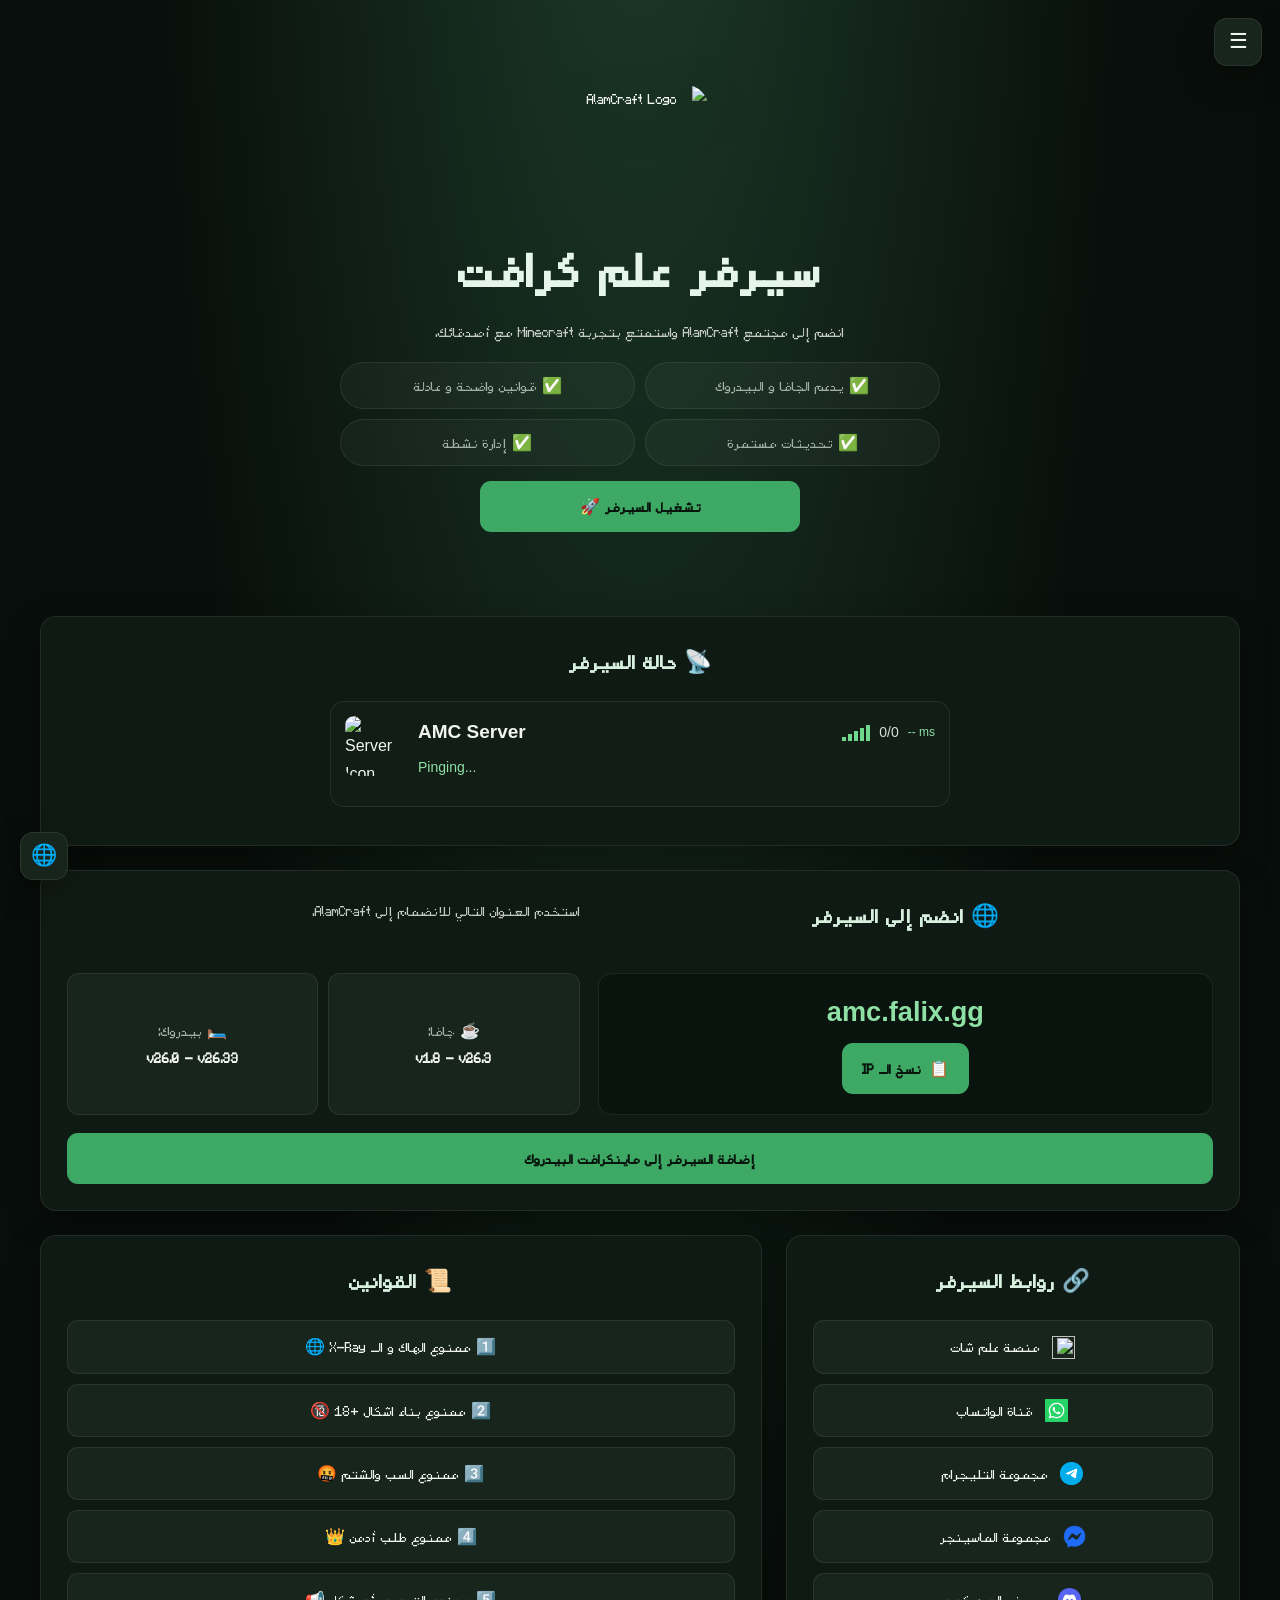
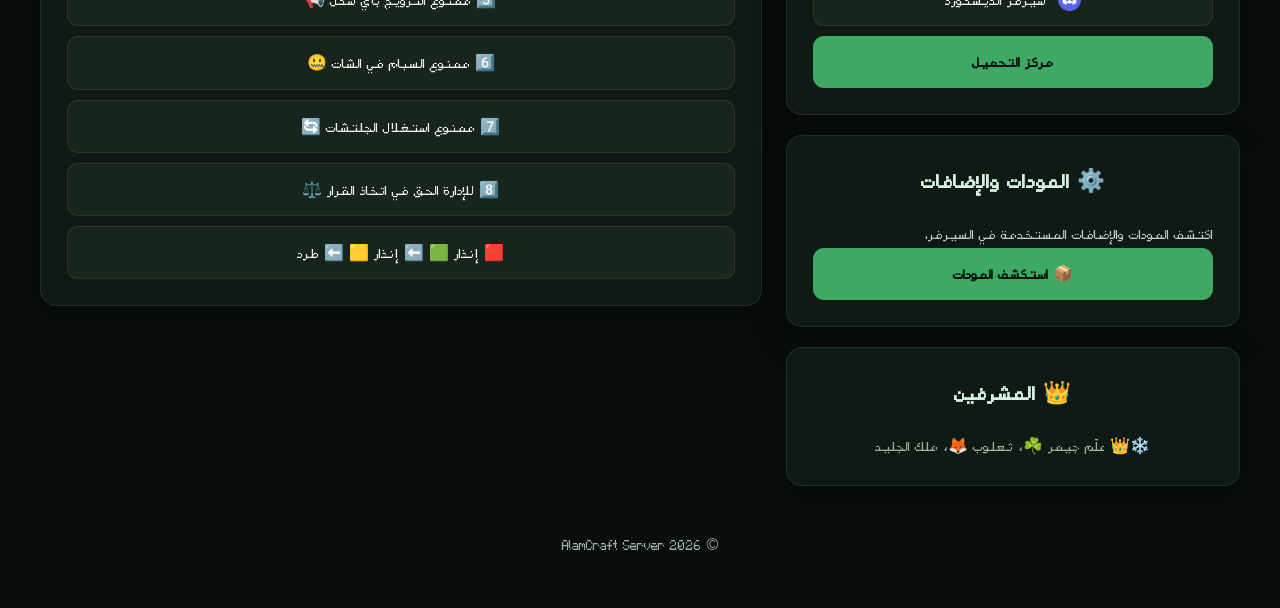
==== commit 775a54fc: "redesigned the sites" ====
--- a/index.html
+++ b/index.html
@@ -1,159 +1,215 @@
+
 <!doctype html>
 <html lang="ar" dir="rtl">
-  <head>
-    <meta charset="UTF-8" />
-    <meta name="viewport" content="width=device-width,initial-scale=1" />
-    <title data-i18n="title">AMC Server</title>
-    <link rel="stylesheet" href="index.css" />
-    <link rel="icon" href="images/OIG1.png" />
-  </head>
-  <body class="dark-theme">
-    <div id="scroll-progress"></div>
-    <div id="toast" data-i18n="toastMsg"></div>
-    <button class="hamburger" onclick="toggleMenu()">☰</button>
-    <nav class="side-menu" id="sideMenu">
-      <a href="#rules">📜 القوانين</a>
-      <a href="#links">🔗 الروابط</a>
-      <a href="#mods">⚙️ المودات</a>
-      <a href="#staff">👑 المشرفين</a>
-    </nav>
-    <div class="menu-overlay" id="menuOverlay" onclick="toggleMenu()"></div>
-    <div class="container">
-      <header class="hero">
-        <div class="mc-server" dir="ltr">
-          <div class="mc-icon">
-            <img id="mc-icon" src="images/logo.webp" alt="Server Icon" />
+<head>
+  <meta charset="UTF-8">
+  <meta name="viewport" content="width=device-width, initial-scale=1">
+  <meta name="theme-color" content="#101812">
+  <title data-i18n="title">AMC Server</title>
+  <link rel="stylesheet" href="index.css">
+  <link rel="icon" href="images/OIG1.png">
+</head>
+
+<body class="dark-theme">
+  <div id="scroll-progress"></div>
+  <div id="toast" data-i18n="toastMsg"></div>
+
+  <button class="hamburger" onclick="toggleMenu()" aria-label="فتح القائمة">☰</button>
+
+  <nav class="side-menu" id="sideMenu">
+    <a href="#home">🏠 الرئيسية</a>
+    <a href="#connection">🌐 الاتصال بالسيرفر</a>
+    <a href="#links">🔗 المجتمع والروابط</a>
+    <a href="#rules">📜 القوانين</a>
+    <a href="#mods">⚙️ المودات</a>
+    <a href="#staff">👑 المشرفين</a>
+  </nav>
+
+  <div class="menu-overlay" id="menuOverlay" onclick="toggleMenu()"></div>
+
+  <div class="container">
+
+    <!-- HERO -->
+    <header class="hero" id="home">
+      <img src="images/logo.webp" class="logo" alt="AlamCraft Logo" draggable="false">
+
+      <h1 data-i18n="title"></h1>
+
+      <p class="hero-description">
+        انضم إلى مجتمع AlamCraft واستمتع بتجربة Minecraft مع أصدقائك.
+      </p>
+
+      <ul class="pulse">
+        <li data-i18n="feature1"></li>
+        <li data-i18n="feature2"></li>
+        <li data-i18n="feature3"></li>
+        <li data-i18n="feature4"></li>
+      </ul>
+
+      <button id="startServer" class="btn-copy" data-i18n="startServer"></button>
+      <p id="status"></p>
+    </header>
+
+    <!-- LIVE SERVER STATUS -->
+    <section class="card server-status-section" aria-label="حالة السيرفر">
+      <h2 class="section-title">📡 حالة السيرفر</h2>
+
+      <div class="mc-server" dir="ltr">
+        <div class="mc-icon">
+          <img id="mc-icon" src="images/logo.webp" alt="Server Icon">
+        </div>
+
+        <div class="mc-info">
+          <div class="mc-top">
+            <div class="mc-name" id="mc-name">AMC Server</div>
+
+            <div class="mc-right">
+              <div class="mc-ping" id="mc-bars">
+                <span></span>
+                <span></span>
+                <span></span>
+                <span></span>
+                <span></span>
+              </div>
+
+              <div class="mc-players" id="mc-players">0/0</div>
+              <div class="mc-ping-text" id="mc-ping">-- ms</div>
+            </div>
           </div>
-          <div class="mc-info">
-            <div class="mc-top">
-              <div class="mc-name" id="mc-name">AMC Server</div>
-              <div class="mc-right">
-                <div class="mc-ping" id="mc-bars">
-                  <span></span>
-                  <span></span>
-                  <span></span>
-                  <span></span>
-                  <span></span>
-                </div>
-                <div class="mc-players" id="mc-players">0/0</div>
-                <div class="mc-ping-text" id="mc-ping">-- ms</div>
-              </div>
-            </div>
-            <div class="mc-motd">
-              <span id="mc-status">Pinging...</span>
-            </div>
-
-            <div class="mc-online" id="mc-online-players"></div>
+
+          <div class="mc-motd">
+            <span id="mc-status">Pinging...</span>
           </div>
-        </div>
-        <img src="images/logo.webp" class="logo" draggable="false" />
-        <h1 data-i18n="title"></h1>
-        <ul class="pulse">
-          <li data-i18n="feature1"></li>
-          <li data-i18n="feature2"></li>
-          <li data-i18n="feature3"></li>
-          <li data-i18n="feature4"></li>
+
+          <div class="mc-online" id="mc-online-players"></div>
+        </div>
+      </div>
+    </section>
+
+    <!-- CONNECTION DETAILS -->
+    <section class="card connection" id="connection">
+      <h2 class="section-title">🌐 انضم إلى السيرفر</h2>
+
+      <p class="connection-description">
+        استخدم العنوان التالي للانضمام إلى AlamCraft.
+      </p>
+
+      <div class="ip-wrapper">
+        <span class="ip-text">amc.falix.gg</span>
+
+        <button class="btn-copy" onclick="copyIP()">
+          📋 <span data-i18n="copyBtn"></span>
+        </button>
+      </div>
+
+      <div class="version-badges">
+        <div class="badge">
+          <span data-i18n="javaVersion"></span>
+          <span>v1.8 - v26.3</span>
+        </div>
+
+        <div class="badge">
+          <span data-i18n="bedrockVersion"></span>
+          <span>v26.0 - v26.33</span>
+        </div>
+      </div>
+
+      <button
+        class="btn-bedrock"
+        onclick="window.open('minecraft://?addExternalServer=amc.falix.gg|amc.falix.gg:20288')"
+        data-i18n="addBedrock">
+      </button>
+    </section>
+
+    <!-- MAIN CONTENT -->
+    <main class="content-grid">
+
+      <!-- RULES -->
+      <section class="card rules-card" id="rules">
+        <h2 class="section-title" data-i18n="rulesTitle"></h2>
+
+        <ul class="rules-list">
+          <li data-i18n="rule1"></li>
+          <li data-i18n="rule2"></li>
+          <li data-i18n="rule3"></li>
+          <li data-i18n="rule4"></li>
+          <li data-i18n="rule5"></li>
+          <li data-i18n="rule6"></li>
+          <li data-i18n="rule7"></li>
+          <li data-i18n="rule8"></li>
+          <li data-i18n="punishSystem"></li>
         </ul>
-        <button
-          id="startServer"
-          class="btn-copy"
-          data-i18n="startServer"
-        ></button>
-        <p id="status"></p>
-      </header>
-      <section class="card connection">
-        <div class="ip-wrapper">
-          <span class="ip-text">amc.falix.gg</span>
-          <button class="btn-copy" onclick="copyIP()">
-            📋 <span data-i18n="copyBtn"></span>
-          </button>
-        </div>
-        <div class="version-badges">
-          <div class="badge">
-            <span data-i18n="javaVersion"></span><span>v1.8 - v26.3</span>
+      </section>
+
+      <!-- SIDEBAR CONTENT -->
+      <div class="side-column">
+
+        <!-- COMMUNITY LINKS -->
+        <section class="card social-card" id="links">
+          <h2 class="section-title" data-i18n="linksTitle"></h2>
+
+          <div class="social-links">
+            <a href="https://acrft.github.io/achat" class="social-item">
+              <img src="images/dirt.png" class="link-icon" alt="">
+              <span data-i18n="alamchat"></span>
+            </a>
+
+            <a href="https://whatsapp.com/channel/0029Vb7ZwGYKAwEiSBouIq1Z" class="social-item">
+              <img src="images/whatsapp.png" class="link-icon" alt="">
+              <span data-i18n="whatsapp"></span>
+            </a>
+
+            <a href="https://t.me/Alam_Craft" class="social-item">
+              <img src="images/telegram.png" class="link-icon" alt="">
+              <span data-i18n="telegram"></span>
+            </a>
+
+            <a href="https://m.me/j/AbYYA9YcBq-JUEdz" class="social-item">
+              <img src="images/messenger.png" class="link-icon" alt="">
+              <span data-i18n="messenger"></span>
+            </a>
+
+            <a href="https://discord.gg/BKys3Eu8t8" class="social-item">
+              <img src="images/discord.png" class="link-icon" alt="">
+              <span data-i18n="discord"></span>
+            </a>
+
+            <a href="https://acrft.github.io/dwnlod" class="minecraft-btn">
+              <span data-i18n="downloadCenterBtn"></span>
+            </a>
           </div>
-          <div class="badge">
-            <span data-i18n="bedrockVersion"></span><span>v26.0 - v26.33</span>
-          </div>
-        </div>
-        <button
-          class="btn-bedrock"
-          onclick="
-            window.open(
-              'minecraft://?addExternalServer=amc.falix.gg|amc.falix.gg:20288',
-            )
-          "
-          data-i18n="addBedrock"
-        ></button>
-      </section>
-      <div class="content-grid">
-        <section class="card rules-card" id="rules">
-          <h2 class="section-title" data-i18n="rulesTitle"></h2>
-          <ul class="rules-list">
-            <li data-i18n="rule1"></li>
-            <li data-i18n="rule2"></li>
-            <li data-i18n="rule3"></li>
-            <li data-i18n="rule4"></li>
-            <li data-i18n="rule5"></li>
-            <li data-i18n="rule6"></li>
-            <li data-i18n="rule7"></li>
-            <li data-i18n="rule8"></li>
-            <li data-i18n="punishSystem"></li>
-          </ul>
         </section>
-        <div class="side-column">
-          <section class="card social-card" id="links">
-            <h2 class="section-title" data-i18n="linksTitle"></h2>
-            <div class="social-links">
-              <a href="https://acrft.github.io/achat" class="social-item"
-                ><img src="images/dirt.png" class="link-icon" /><span
-                  data-i18n="alamchat"
-                ></span
-              ></a>
-              <a
-                href="https://whatsapp.com/channel/0029Vb7ZwGYKAwEiSBouIq1Z"
-                class="social-item"
-                ><img src="images/whatsapp.png" class="link-icon" /><span
-                  data-i18n="whatsapp"
-                ></span
-              ></a>
-              <a href="https://t.me/Alam_Craft" class="social-item"
-                ><img src="images/telegram.png" class="link-icon" /><span
-                  data-i18n="telegram"
-                ></span
-              ></a>
-              <a href="https://m.me/j/AbYYA9YcBq-JUEdz" class="social-item"
-                ><img src="images/messenger.png" class="link-icon" /><span
-                  data-i18n="messenger"
-                ></span
-              ></a>
-              <a href="https://discord.gg/BKys3Eu8t8" class="social-item"
-                ><img src="images/discord.png" class="link-icon" /><span
-                  data-i18n="discord"
-                ></span
-              ></a>
-              <a href="https://acrft.github.io/dwnlod" class="minecraft-btn"
-                ><span data-i18n="downloadCenterBtn"></span
-              ></a>
-            </div>
-          </section>
-          <section class="card">
-            <h2 class="section-title">⚙️ المودات</h2>
-            <a href="mods" class="minecraft-btn">📦 صفحة المودات</a>
-          </section>
-          <section class="card staff-card" id="staff">
-            <h2 class="section-title" data-i18n="adminsTitle"></h2>
-            <p class="admins-text" data-i18n="adminsNames"></p>
-          </section>
-        </div>
-      </div>
-      <footer class="footer">
-        <p data-i18n="copyright"></p>
-      </footer>
-    </div>
-    <div class="fixed-controls">
-      <button class="control-btn" onclick="toggleLanguage()">🌐</button>
-    </div>
-    <script src="index.js"></script>
-  </body>
+
+        <!-- MODS -->
+        <section class="card mods-card" id="mods">
+          <h2 class="section-title">⚙️ المودات والإضافات</h2>
+
+          <p>اكتشف المودات والإضافات المستخدمة في السيرفر.</p>
+
+          <a href="mods" class="minecraft-btn">
+            📦 استكشف المودات
+          </a>
+        </section>
+
+        <!-- STAFF -->
+        <section class="card staff-card" id="staff">
+          <h2 class="section-title" data-i18n="adminsTitle"></h2>
+          <p class="admins-text" data-i18n="adminsNames"></p>
+        </section>
+
+      </div>
+    </main>
+
+    <footer class="footer">
+      <p data-i18n="copyright"></p>
+    </footer>
+
+  </div>
+
+  <div class="fixed-controls">
+    <button class="control-btn" onclick="toggleLanguage()" aria-label="تغيير اللغة">🌐</button>
+  </div>
+
+  <script src="index.js"></script>
+</body>
 </html>
--- a/index.css
+++ b/index.css
@@ -861,3 +861,43 @@
     }
 }
 
+/* New homepage sections */
+.server-status-section {
+  margin: 24px 0;
+}
+
+.server-status-section .mc-server {
+  margin-top: 16px;
+}
+
+.hero-description,
+.connection-description {
+  opacity: 0.8;
+  line-height: 1.8;
+}
+
+.mods-card p,
+.mods-intro p {
+  line-height: 1.8;
+  opacity: 0.8;
+}
+
+.download-section {
+  margin: 36px 0;
+}
+
+.download-section .section-title {
+  margin-bottom: 20px;
+}
+
+/* Better section spacing on smaller screens */
+@media (max-width: 768px) {
+  .server-status-section,
+  .connection,
+  .rules-card,
+  .social-card,
+  .mods-card,
+  .staff-card {
+    margin-bottom: 18px;
+  }
+}
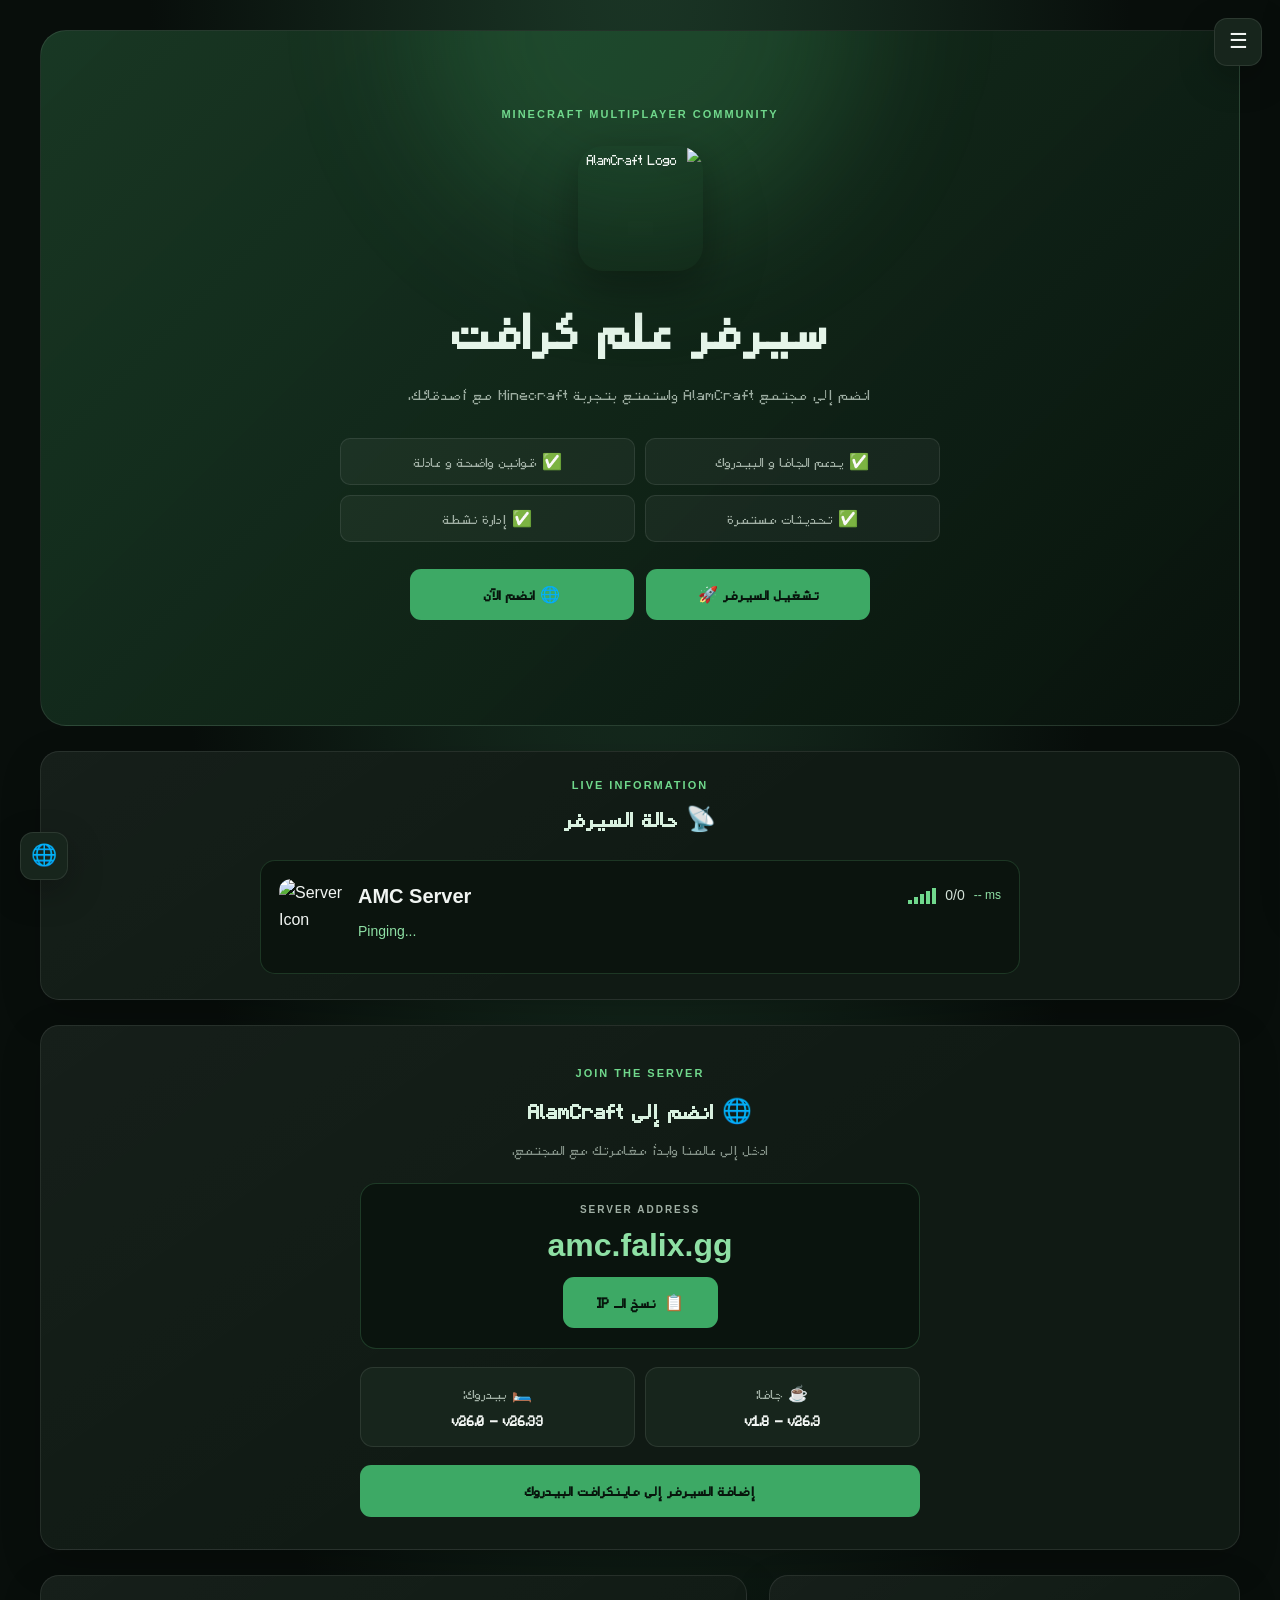
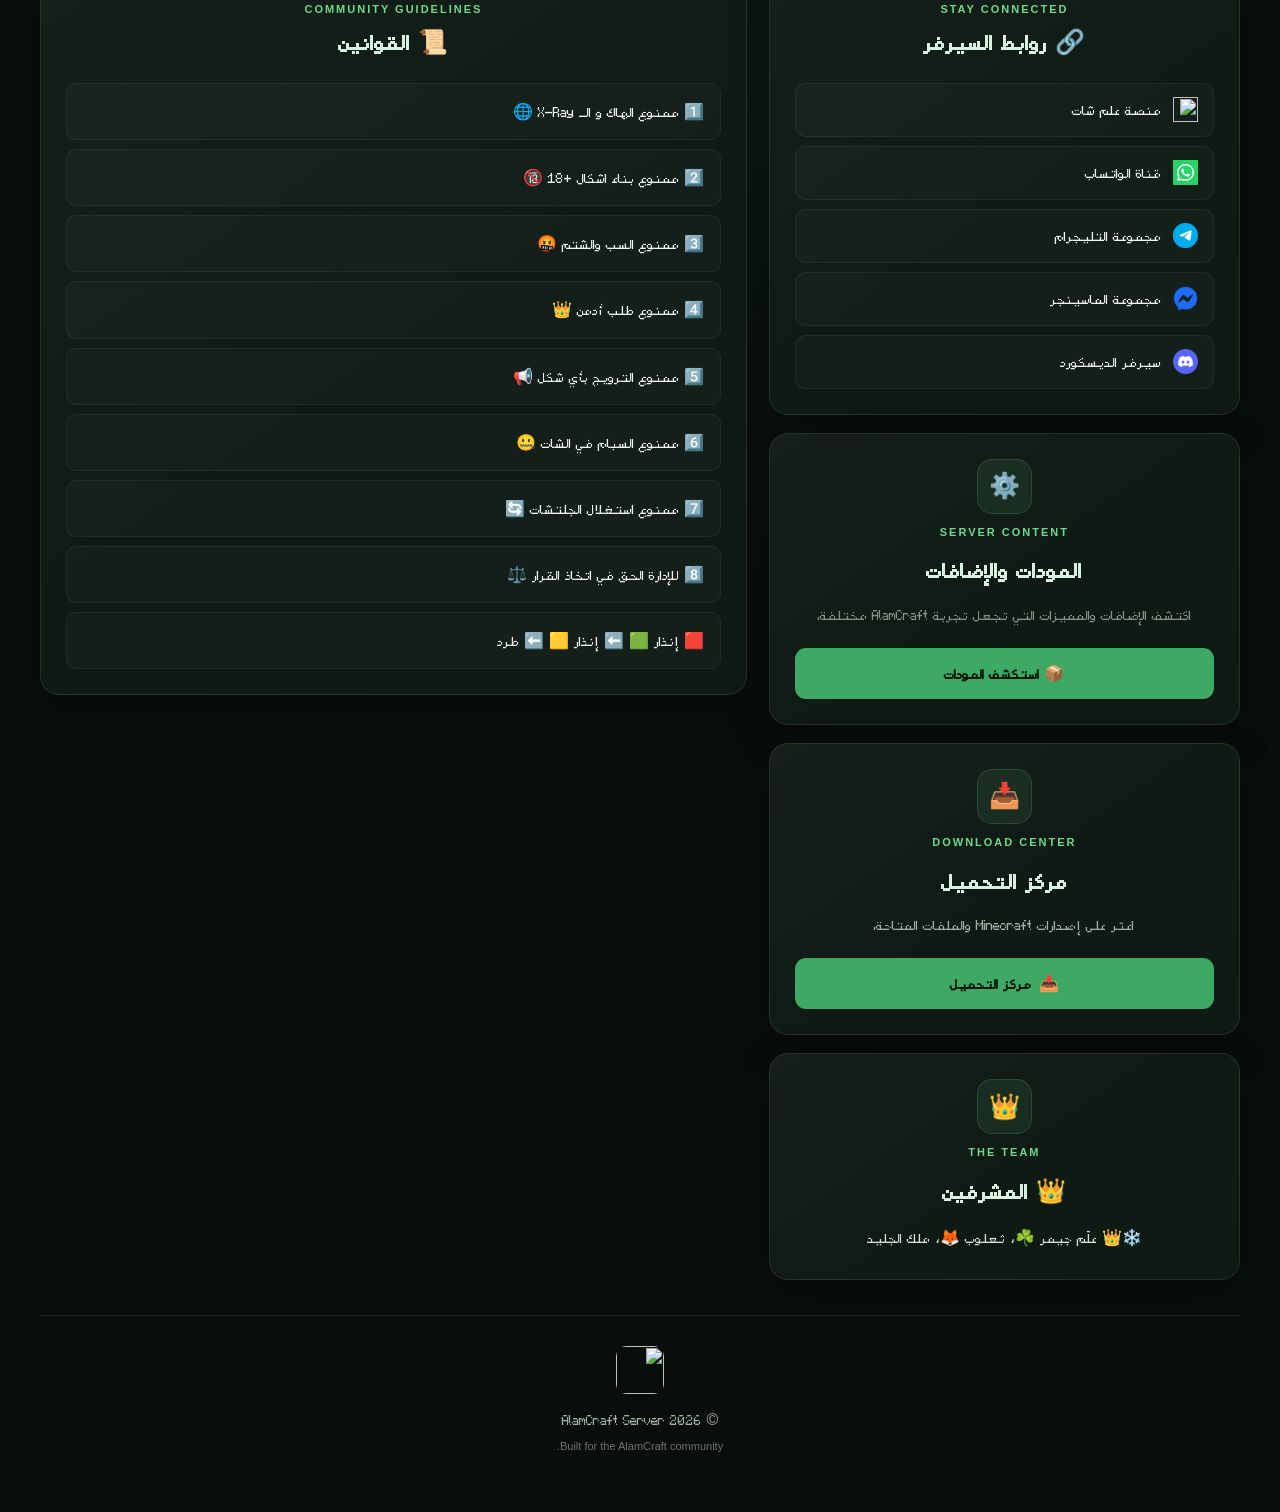
==== commit 0ccf0a08: "more redeisgn" ====
--- a/index.html
+++ b/index.html
@@ -4,7 +4,7 @@
 <head>
   <meta charset="UTF-8">
   <meta name="viewport" content="width=device-width, initial-scale=1">
-  <meta name="theme-color" content="#101812">
+  <meta name="theme-color" content="#080e0b">
   <title data-i18n="title">AMC Server</title>
   <link rel="stylesheet" href="index.css">
   <link rel="icon" href="images/OIG1.png">
@@ -14,14 +14,20 @@
   <div id="scroll-progress"></div>
   <div id="toast" data-i18n="toastMsg"></div>
 
-  <button class="hamburger" onclick="toggleMenu()" aria-label="فتح القائمة">☰</button>
+  <button class="hamburger" onclick="toggleMenu()" aria-label="Open menu">☰</button>
 
   <nav class="side-menu" id="sideMenu">
+    <div class="menu-brand">
+      <img src="images/logo.webp" alt="AlamCraft">
+      <span>AlamCraft</span>
+    </div>
     <a href="#home">🏠 الرئيسية</a>
-    <a href="#connection">🌐 الاتصال بالسيرفر</a>
-    <a href="#links">🔗 المجتمع والروابط</a>
+    <a href="#server-status">📡 حالة السيرفر</a>
+    <a href="#connection">🌐 الاتصال</a>
     <a href="#rules">📜 القوانين</a>
-    <a href="#mods">⚙️ المودات</a>
+    <a href="#links">🔗 المجتمع</a>
+    <a href="mods.html">⚙️ المودات</a>
+    <a href="dwnlod.html">📥 التحميلات</a>
     <a href="#staff">👑 المشرفين</a>
   </nav>
 
@@ -29,9 +35,13 @@
 
   <div class="container">
 
-    <!-- HERO -->
     <header class="hero" id="home">
-      <img src="images/logo.webp" class="logo" alt="AlamCraft Logo" draggable="false">
+      <div class="hero-glow"></div>
+
+      <span class="hero-label">MINECRAFT MULTIPLAYER COMMUNITY</span>
+
+      <img src="images/logo.webp" class="logo"
+           alt="AlamCraft Logo" draggable="false">
 
       <h1 data-i18n="title"></h1>
 
@@ -46,168 +56,185 @@
         <li data-i18n="feature4"></li>
       </ul>
 
-      <button id="startServer" class="btn-copy" data-i18n="startServer"></button>
-      <p id="status"></p>
+      <div class="hero-actions">
+        <button id="startServer" class="btn-copy" data-i18n="startServer"></button>
+        <a href="#connection" class="minecraft-btn">🌐 انضم الآن</a>
+      </div>
+
+      <p id="status" aria-live="polite"></p>
     </header>
 
-    <!-- LIVE SERVER STATUS -->
-    <section class="card server-status-section" aria-label="حالة السيرفر">
-      <h2 class="section-title">📡 حالة السيرفر</h2>
-
-      <div class="mc-server" dir="ltr">
-        <div class="mc-icon">
-          <img id="mc-icon" src="images/logo.webp" alt="Server Icon">
-        </div>
-
-        <div class="mc-info">
-          <div class="mc-top">
-            <div class="mc-name" id="mc-name">AMC Server</div>
-
-            <div class="mc-right">
-              <div class="mc-ping" id="mc-bars">
-                <span></span>
-                <span></span>
-                <span></span>
-                <span></span>
-                <span></span>
+    <main>
+
+      <section class="card server-status-section" id="server-status">
+        <div class="section-heading">
+          <span class="section-eyebrow">LIVE INFORMATION</span>
+          <h2 class="section-title">📡 حالة السيرفر</h2>
+        </div>
+
+        <div class="mc-server" dir="ltr">
+          <div class="mc-icon">
+            <img id="mc-icon" src="images/logo.webp" alt="Server Icon">
+          </div>
+
+          <div class="mc-info">
+            <div class="mc-top">
+              <div class="mc-name" id="mc-name">AMC Server</div>
+
+              <div class="mc-right">
+                <div class="mc-ping" id="mc-bars">
+                  <span></span><span></span><span></span>
+                  <span></span><span></span>
+                </div>
+
+                <div class="mc-players" id="mc-players">0/0</div>
+                <div class="mc-ping-text" id="mc-ping">-- ms</div>
               </div>
-
-              <div class="mc-players" id="mc-players">0/0</div>
-              <div class="mc-ping-text" id="mc-ping">-- ms</div>
-            </div>
-          </div>
-
-          <div class="mc-motd">
-            <span id="mc-status">Pinging...</span>
-          </div>
-
-          <div class="mc-online" id="mc-online-players"></div>
-        </div>
-      </div>
-    </section>
-
-    <!-- CONNECTION DETAILS -->
-    <section class="card connection" id="connection">
-      <h2 class="section-title">🌐 انضم إلى السيرفر</h2>
-
-      <p class="connection-description">
-        استخدم العنوان التالي للانضمام إلى AlamCraft.
-      </p>
-
-      <div class="ip-wrapper">
-        <span class="ip-text">amc.falix.gg</span>
-
-        <button class="btn-copy" onclick="copyIP()">
-          📋 <span data-i18n="copyBtn"></span>
+            </div>
+
+            <div class="mc-motd">
+              <span id="mc-status">Pinging...</span>
+            </div>
+
+            <div class="mc-online" id="mc-online-players"></div>
+          </div>
+        </div>
+      </section>
+
+      <section class="card connection" id="connection">
+        <div class="connection-heading">
+          <span class="section-eyebrow">JOIN THE SERVER</span>
+          <h2 class="section-title">🌐 انضم إلى AlamCraft</h2>
+          <p class="connection-description">
+            ادخل إلى عالمنا وابدأ مغامرتك مع المجتمع.
+          </p>
+        </div>
+
+        <div class="ip-wrapper">
+          <span class="ip-label">SERVER ADDRESS</span>
+          <span class="ip-text">amc.falix.gg</span>
+
+          <button class="btn-copy" onclick="copyIP()">
+            📋 <span data-i18n="copyBtn"></span>
+          </button>
+        </div>
+
+        <div class="version-badges">
+          <div class="badge">
+            <span data-i18n="javaVersion"></span>
+            <span>v1.8 - v26.3</span>
+          </div>
+
+          <div class="badge">
+            <span data-i18n="bedrockVersion"></span>
+            <span>v26.0 - v26.33</span>
+          </div>
+        </div>
+
+        <button class="btn-bedrock"
+          onclick="window.open('minecraft://?addExternalServer=amc.falix.gg|amc.falix.gg:20288')"
+          data-i18n="addBedrock">
         </button>
-      </div>
-
-      <div class="version-badges">
-        <div class="badge">
-          <span data-i18n="javaVersion"></span>
-          <span>v1.8 - v26.3</span>
-        </div>
-
-        <div class="badge">
-          <span data-i18n="bedrockVersion"></span>
-          <span>v26.0 - v26.33</span>
-        </div>
-      </div>
-
-      <button
-        class="btn-bedrock"
-        onclick="window.open('minecraft://?addExternalServer=amc.falix.gg|amc.falix.gg:20288')"
-        data-i18n="addBedrock">
-      </button>
-    </section>
-
-    <!-- MAIN CONTENT -->
-    <main class="content-grid">
-
-      <!-- RULES -->
-      <section class="card rules-card" id="rules">
-        <h2 class="section-title" data-i18n="rulesTitle"></h2>
-
-        <ul class="rules-list">
-          <li data-i18n="rule1"></li>
-          <li data-i18n="rule2"></li>
-          <li data-i18n="rule3"></li>
-          <li data-i18n="rule4"></li>
-          <li data-i18n="rule5"></li>
-          <li data-i18n="rule6"></li>
-          <li data-i18n="rule7"></li>
-          <li data-i18n="rule8"></li>
-          <li data-i18n="punishSystem"></li>
-        </ul>
       </section>
 
-      <!-- SIDEBAR CONTENT -->
-      <div class="side-column">
-
-        <!-- COMMUNITY LINKS -->
-        <section class="card social-card" id="links">
-          <h2 class="section-title" data-i18n="linksTitle"></h2>
-
-          <div class="social-links">
-            <a href="https://acrft.github.io/achat" class="social-item">
-              <img src="images/dirt.png" class="link-icon" alt="">
-              <span data-i18n="alamchat"></span>
+      <div class="content-grid">
+
+        <section class="card rules-card" id="rules">
+          <div class="section-heading">
+            <span class="section-eyebrow">COMMUNITY GUIDELINES</span>
+            <h2 class="section-title" data-i18n="rulesTitle"></h2>
+          </div>
+
+          <ul class="rules-list">
+            <li data-i18n="rule1"></li>
+            <li data-i18n="rule2"></li>
+            <li data-i18n="rule3"></li>
+            <li data-i18n="rule4"></li>
+            <li data-i18n="rule5"></li>
+            <li data-i18n="rule6"></li>
+            <li data-i18n="rule7"></li>
+            <li data-i18n="rule8"></li>
+            <li data-i18n="punishSystem"></li>
+          </ul>
+        </section>
+
+        <div class="side-column">
+
+          <section class="card social-card" id="links">
+            <div class="section-heading">
+              <span class="section-eyebrow">STAY CONNECTED</span>
+              <h2 class="section-title" data-i18n="linksTitle"></h2>
+            </div>
+
+            <div class="social-links">
+              <a href="https://acrft.github.io/achat" class="social-item">
+                <img src="images/dirt.png" class="link-icon" alt="">
+                <span data-i18n="alamchat"></span>
+              </a>
+
+              <a href="https://whatsapp.com/channel/0029Vb7ZwGYKAwEiSBouIq1Z"
+                 class="social-item">
+                <img src="images/whatsapp.png" class="link-icon" alt="">
+                <span data-i18n="whatsapp"></span>
+              </a>
+
+              <a href="https://t.me/Alam_Craft" class="social-item">
+                <img src="images/telegram.png" class="link-icon" alt="">
+                <span data-i18n="telegram"></span>
+              </a>
+
+              <a href="https://m.me/j/AbYYA9YcBq-JUEdz" class="social-item">
+                <img src="images/messenger.png" class="link-icon" alt="">
+                <span data-i18n="messenger"></span>
+              </a>
+
+              <a href="https://discord.gg/BKys3Eu8t8" class="social-item">
+                <img src="images/discord.png" class="link-icon" alt="">
+                <span data-i18n="discord"></span>
+              </a>
+            </div>
+          </section>
+
+          <section class="card mods-card" id="mods">
+            <div class="feature-icon">⚙️</div>
+            <span class="section-eyebrow">SERVER CONTENT</span>
+            <h2 class="section-title">المودات والإضافات</h2>
+            <p>اكتشف الإضافات والمميزات التي تجعل تجربة AlamCraft مختلفة.</p>
+            <a href="mods.html" class="minecraft-btn">📦 استكشف المودات</a>
+          </section>
+
+          <section class="card download-card">
+            <div class="feature-icon">📥</div>
+            <span class="section-eyebrow">DOWNLOAD CENTER</span>
+            <h2 class="section-title">مركز التحميل</h2>
+            <p>اعثر على إصدارات Minecraft والملفات المتاحة.</p>
+            <a href="dwnlod.html" class="minecraft-btn">
+              📥 <span data-i18n="downloadCenterBtn"></span>
             </a>
-
-            <a href="https://whatsapp.com/channel/0029Vb7ZwGYKAwEiSBouIq1Z" class="social-item">
-              <img src="images/whatsapp.png" class="link-icon" alt="">
-              <span data-i18n="whatsapp"></span>
-            </a>
-
-            <a href="https://t.me/Alam_Craft" class="social-item">
-              <img src="images/telegram.png" class="link-icon" alt="">
-              <span data-i18n="telegram"></span>
-            </a>
-
-            <a href="https://m.me/j/AbYYA9YcBq-JUEdz" class="social-item">
-              <img src="images/messenger.png" class="link-icon" alt="">
-              <span data-i18n="messenger"></span>
-            </a>
-
-            <a href="https://discord.gg/BKys3Eu8t8" class="social-item">
-              <img src="images/discord.png" class="link-icon" alt="">
-              <span data-i18n="discord"></span>
-            </a>
-
-            <a href="https://acrft.github.io/dwnlod" class="minecraft-btn">
-              <span data-i18n="downloadCenterBtn"></span>
-            </a>
-          </div>
-        </section>
-
-        <!-- MODS -->
-        <section class="card mods-card" id="mods">
-          <h2 class="section-title">⚙️ المودات والإضافات</h2>
-
-          <p>اكتشف المودات والإضافات المستخدمة في السيرفر.</p>
-
-          <a href="mods" class="minecraft-btn">
-            📦 استكشف المودات
-          </a>
-        </section>
-
-        <!-- STAFF -->
-        <section class="card staff-card" id="staff">
-          <h2 class="section-title" data-i18n="adminsTitle"></h2>
-          <p class="admins-text" data-i18n="adminsNames"></p>
-        </section>
-
+          </section>
+
+          <section class="card staff-card" id="staff">
+            <div class="feature-icon">👑</div>
+            <span class="section-eyebrow">THE TEAM</span>
+            <h2 class="section-title" data-i18n="adminsTitle"></h2>
+            <p class="admins-text" data-i18n="adminsNames"></p>
+          </section>
+
+        </div>
       </div>
     </main>
 
     <footer class="footer">
+      <img src="images/logo.webp" alt="" class="footer-logo">
       <p data-i18n="copyright"></p>
+      <span>Built for the AlamCraft community.</span>
     </footer>
 
   </div>
 
   <div class="fixed-controls">
-    <button class="control-btn" onclick="toggleLanguage()" aria-label="تغيير اللغة">🌐</button>
+    <button class="control-btn" onclick="toggleLanguage()"
+            aria-label="Change language">🌐</button>
   </div>
 
   <script src="index.js"></script>
--- a/index.css
+++ b/index.css
@@ -901,3 +901,453 @@
     margin-bottom: 18px;
   }
 }
+
+
+/* =========================================
+   ALAMCRAFT HOMEPAGE — PROFESSIONAL LAYOUT
+========================================= */
+
+:root {
+  --bg: #080e0b;
+  --surface: #101a14;
+  --surface-light: #17251c;
+  --primary: #70d88c;
+  --primary-dark: #3da965;
+  --border: rgba(255,255,255,.09);
+  --muted: #a1b0a5;
+}
+
+/* Hero */
+
+.hero {
+  position: relative;
+  isolation: isolate;
+  overflow: hidden;
+  min-height: 510px;
+  padding: 75px 24px 65px;
+  margin-bottom: 25px;
+  border: 1px solid var(--border);
+  border-radius: 26px;
+  background:
+    linear-gradient(135deg, rgba(26,62,39,.82), rgba(8,18,12,.96)),
+    var(--surface);
+}
+
+.hero-glow {
+  position: absolute;
+  z-index: -1;
+  width: 450px;
+  height: 450px;
+  top: -240px;
+  left: 50%;
+  transform: translateX(-50%);
+  border-radius: 50%;
+  background: rgba(91,214,126,.16);
+  filter: blur(65px);
+}
+
+.hero-label,
+.section-eyebrow {
+  color: var(--primary);
+  font: 700 11px/1.5 'Segoe UI', Arial, sans-serif;
+  letter-spacing: 2px;
+  text-align: center;
+}
+
+.hero .logo {
+  width: 125px;
+  margin: 8px 0;
+  border-radius: 25px;
+  box-shadow: 0 15px 45px rgba(0,0,0,.35);
+}
+
+.hero h1 {
+  font-size: clamp(2.2rem, 5vw, 3.6rem);
+  letter-spacing: -.5px;
+}
+
+.hero-description {
+  max-width: 580px;
+  color: #c0d0c4;
+  font-size: 1.05rem;
+}
+
+.hero .pulse {
+  margin-top: 12px;
+}
+
+.pulse li {
+  border-radius: 10px;
+  background: rgba(255,255,255,.045);
+}
+
+.hero-actions {
+  width: min(100%, 460px);
+  display: grid;
+  grid-template-columns: 1fr 1fr;
+  gap: 12px;
+  margin-top: 12px;
+}
+
+.hero-actions > * {
+  width: 100%;
+  min-width: 0;
+}
+
+#status {
+  min-height: 25px;
+  color: var(--primary);
+  text-align: center;
+}
+
+/* Section headings */
+
+.section-heading {
+  display: flex;
+  flex-direction: column;
+  align-items: center;
+  gap: 5px;
+  margin-bottom: 20px;
+}
+
+.section-heading .section-title {
+  margin: 0;
+}
+
+.section-title {
+  font-size: 1.5rem;
+}
+
+/* Cards */
+
+.card {
+  background:
+    linear-gradient(145deg, rgba(255,255,255,.025), transparent 55%),
+    var(--surface);
+  border: 1px solid var(--border);
+  border-radius: 19px;
+  box-shadow: 0 14px 40px rgba(0,0,0,.18);
+}
+
+.server-status-section,
+.connection {
+  margin: 25px 0;
+}
+
+/* Server status */
+
+.server-status-section {
+  padding: 25px;
+}
+
+.mc-server {
+  max-width: 760px;
+  margin: 0 auto;
+  padding: 18px;
+  background: #0b140e;
+  border: 1px solid rgba(112,216,140,.18);
+  border-radius: 15px;
+}
+
+.mc-icon img {
+  width: 66px;
+  height: 66px;
+  border-radius: 12px;
+}
+
+.mc-name {
+  font-size: 20px;
+}
+
+/* Connection */
+
+.connection {
+  display: flex;
+  flex-direction: column;
+  align-items: center;
+  gap: 18px;
+  padding: 32px;
+}
+
+.connection-heading {
+  text-align: center;
+}
+
+.connection-heading .section-title {
+  margin: 5px 0;
+}
+
+.connection-description {
+  color: var(--muted);
+}
+
+.ip-wrapper {
+  width: min(100%, 560px);
+  min-height: 155px;
+  gap: 10px;
+  background: #0a140e;
+  border: 1px solid rgba(112,216,140,.2);
+  border-radius: 16px;
+}
+
+.ip-label {
+  color: var(--muted);
+  font: 700 10px 'Segoe UI', Arial, sans-serif;
+  letter-spacing: 2px;
+}
+
+.ip-text {
+  font-size: clamp(1.5rem, 4vw, 2rem);
+}
+
+.ip-wrapper .btn-copy {
+  min-width: 155px;
+}
+
+.version-badges {
+  width: min(100%, 560px);
+}
+
+.badge {
+  min-height: 75px;
+  border-radius: 13px;
+}
+
+.btn-bedrock {
+  width: min(100%, 560px);
+  min-height: 50px;
+  border-radius: 11px;
+}
+
+/* Main content */
+
+.content-grid {
+  grid-template-columns: minmax(0, 1.2fr) minmax(300px, .8fr);
+  gap: 22px;
+}
+
+.content-grid > .card,
+.side-column > .card {
+  padding: 25px;
+}
+
+.side-column {
+  gap: 18px;
+}
+
+.rules-list {
+  gap: 9px;
+}
+
+.rules-list li {
+  justify-content: flex-start;
+  text-align: start;
+  padding: 14px 16px;
+  background: rgba(255,255,255,.025);
+  border-color: rgba(255,255,255,.055);
+  border-radius: 10px;
+  transition: background .2s ease, border-color .2s ease;
+}
+
+.rules-list li:hover {
+  background: rgba(112,216,140,.07);
+  border-color: rgba(112,216,140,.2);
+}
+
+/* Community links */
+
+.social-links {
+  gap: 9px;
+}
+
+.social-item {
+  justify-content: flex-start;
+  min-height: 54px;
+  padding: 12px 15px;
+  background: rgba(255,255,255,.025);
+  border-color: rgba(255,255,255,.055);
+  border-radius: 11px;
+}
+
+.social-item:hover {
+  background: rgba(112,216,140,.08);
+  border-color: rgba(112,216,140,.3);
+}
+
+.link-icon {
+  width: 25px;
+  height: 25px;
+}
+
+/* Feature cards */
+
+.mods-card,
+.download-card,
+.staff-card {
+  display: flex;
+  flex-direction: column;
+  align-items: center;
+  text-align: center;
+  gap: 10px;
+}
+
+.mods-card .section-title,
+.download-card .section-title,
+.staff-card .section-title {
+  margin: 0;
+}
+
+.mods-card p,
+.download-card p {
+  color: var(--muted);
+  line-height: 1.8;
+}
+
+.feature-icon {
+  width: 55px;
+  height: 55px;
+  display: grid;
+  place-items: center;
+  background: rgba(112,216,140,.09);
+  border: 1px solid rgba(112,216,140,.17);
+  border-radius: 15px;
+  font-size: 25px;
+}
+
+.mods-card .minecraft-btn,
+.download-card .minecraft-btn {
+  width: 100%;
+  margin-top: 8px;
+}
+
+/* Staff */
+
+.admins-text {
+  color: #d5e3d9;
+  line-height: 2;
+}
+
+/* Navigation */
+
+.menu-brand {
+  display: flex;
+  align-items: center;
+  gap: 12px;
+  margin-bottom: 15px;
+  padding: 12px;
+  color: var(--primary);
+  font-size: 18px;
+  font-weight: 800;
+}
+
+.menu-brand img {
+  width: 38px;
+  height: 38px;
+  border-radius: 9px;
+}
+
+.side-menu a {
+  transition: background .2s ease, border-color .2s ease;
+}
+
+.side-menu a:hover {
+  border-color: rgba(112,216,140,.3);
+}
+
+/* Footer */
+
+.footer {
+  display: flex;
+  flex-direction: column;
+  align-items: center;
+  gap: 7px;
+  margin-top: 35px;
+  padding: 30px 15px;
+  border-top: 1px solid var(--border);
+}
+
+.footer-logo {
+  width: 48px;
+  height: 48px;
+  object-fit: contain;
+  border-radius: 10px;
+  margin-bottom: 5px;
+}
+
+.footer span {
+  color: #66766b;
+  font: 11px 'Segoe UI', Arial, sans-serif;
+}
+
+/* Responsive */
+
+@media (max-width: 850px) {
+  .content-grid {
+    grid-template-columns: 1fr;
+  }
+
+  .side-column {
+    display: grid;
+    grid-template-columns: repeat(2, minmax(0, 1fr));
+    align-items: stretch;
+  }
+
+  .rules-card {
+    margin-bottom: 0;
+  }
+}
+
+@media (max-width: 560px) {
+  body {
+    padding: 10px;
+  }
+
+  .hero {
+    min-height: auto;
+    padding: 65px 17px 35px;
+    border-radius: 19px;
+  }
+
+  .hero .logo {
+    width: 105px;
+  }
+
+  .hero-actions {
+    grid-template-columns: 1fr;
+  }
+
+  .hero .pulse {
+    grid-template-columns: 1fr;
+  }
+
+  .server-status-section,
+  .connection {
+    padding: 19px;
+  }
+
+  .side-column {
+    grid-template-columns: 1fr;
+  }
+
+  .content-grid > .card,
+  .side-column > .card {
+    padding: 19px;
+  }
+
+  .mc-server {
+    padding: 11px;
+  }
+
+  .mc-icon img {
+    width: 48px;
+    height: 48px;
+  }
+
+  .mc-top {
+    align-items: flex-start;
+  }
+
+  .version-badges {
+    grid-template-columns: 1fr 1fr;
+  }
+}
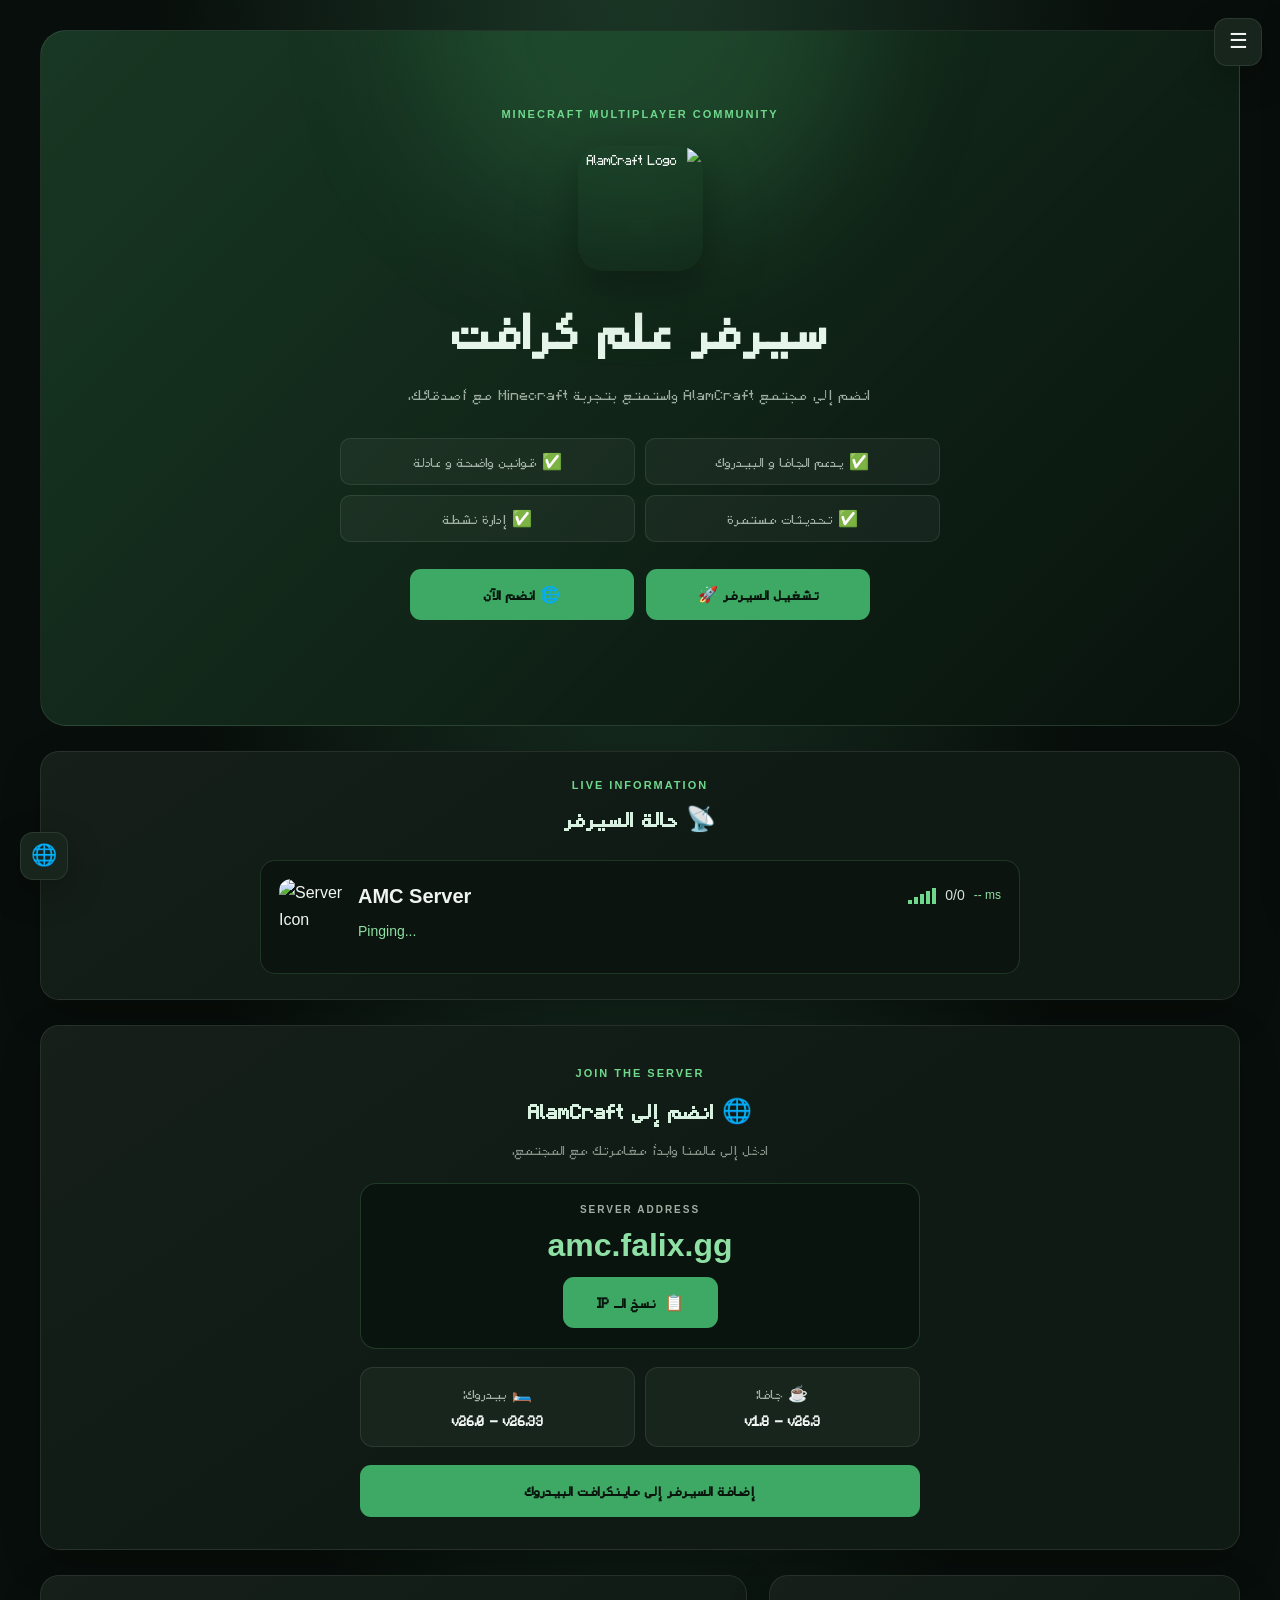
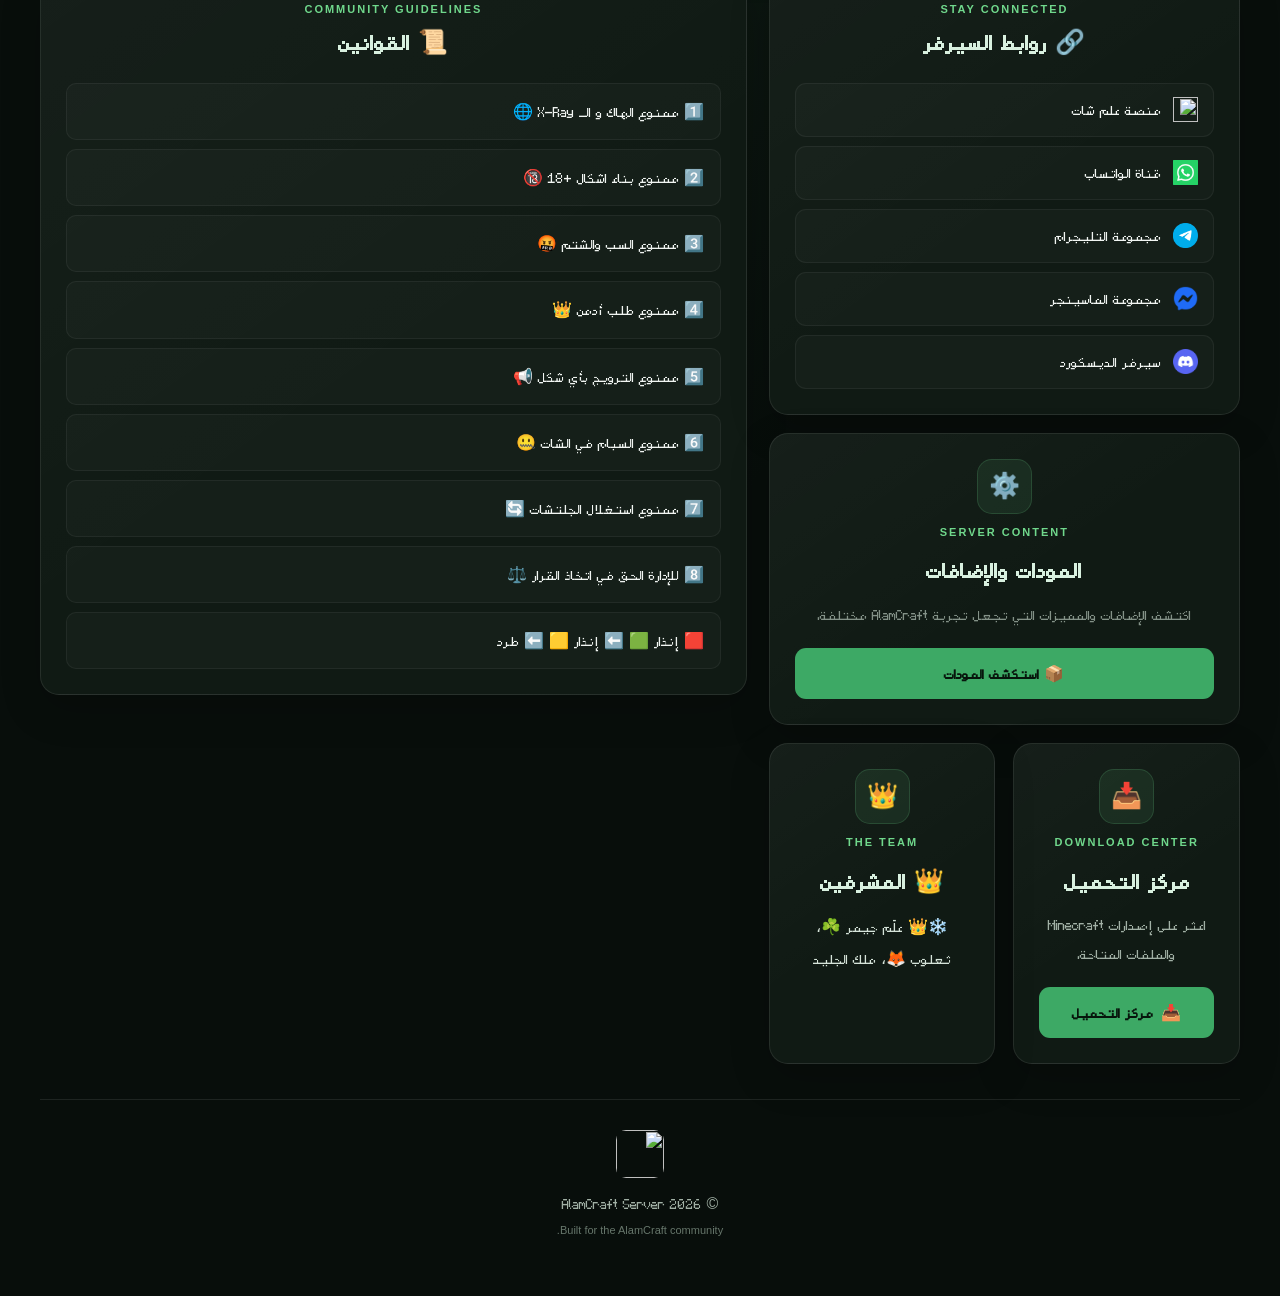
==== commit 6bb9d7da: "fixed scripts0" ====
--- a/index.html
+++ b/index.html
@@ -1,242 +1,261 @@
-
 <!doctype html>
 <html lang="ar" dir="rtl">
-<head>
-  <meta charset="UTF-8">
-  <meta name="viewport" content="width=device-width, initial-scale=1">
-  <meta name="theme-color" content="#080e0b">
-  <title data-i18n="title">AMC Server</title>
-  <link rel="stylesheet" href="index.css">
-  <link rel="icon" href="images/OIG1.png">
-</head>
-
-<body class="dark-theme">
-  <div id="scroll-progress"></div>
-  <div id="toast" data-i18n="toastMsg"></div>
-
-  <button class="hamburger" onclick="toggleMenu()" aria-label="Open menu">☰</button>
-
-  <nav class="side-menu" id="sideMenu">
-    <div class="menu-brand">
-      <img src="images/logo.webp" alt="AlamCraft">
-      <span>AlamCraft</span>
+  <head>
+    <meta charset="UTF-8" />
+    <meta name="viewport" content="width=device-width, initial-scale=1" />
+    <meta name="theme-color" content="#080e0b" />
+    <title data-i18n="title">سيرفر علم كرافت</title>
+    <link rel="stylesheet" href="index.css" />
+    <link rel="icon" href="images/OIG1.png" />
+  </head>
+
+  <body class="dark-theme">
+    <div id="scroll-progress"></div>
+    <div id="toast" data-i18n="toastMsg">✔ تم نسخ الـ IP السيرفر بنجاح</div>
+
+    <button class="hamburger" onclick="toggleMenu()" aria-label="Open menu">
+      ☰
+    </button>
+
+    <nav class="side-menu" id="sideMenu">
+      <div class="menu-brand">
+        <img src="images/logo.webp" alt="AlamCraft" />
+        <span>AlamCraft</span>
+      </div>
+      <a href="#home">🏠 الرئيسية</a>
+      <a href="#server-status">📡 حالة السيرفر</a>
+      <a href="#connection">🌐 الاتصال</a>
+      <a href="#rules">📜 القوانين</a>
+      <a href="#links">🔗 المجتمع</a>
+      <a href="mods.html">⚙️ المودات</a>
+      <a href="dwnlod.html">📥 التحميلات</a>
+      <a href="#staff">👑 المشرفين</a>
+    </nav>
+
+    <div class="menu-overlay" id="menuOverlay" onclick="toggleMenu()"></div>
+
+    <div class="container">
+      <header class="hero" id="home">
+        <div class="hero-glow"></div>
+
+        <span class="hero-label">MINECRAFT MULTIPLAYER COMMUNITY</span>
+
+        <img
+          src="images/logo.webp"
+          class="logo"
+          alt="AlamCraft Logo"
+          draggable="false"
+        />
+
+        <h1 data-i18n="title">سيرفر علم كرافت</h1>
+
+        <p class="hero-description">
+          انضم إلى مجتمع AlamCraft واستمتع بتجربة Minecraft مع أصدقائك.
+        </p>
+
+        <ul class="pulse">
+          <li data-i18n="feature1">✅ يدعم الجافا و البيدروك</li>
+          <li data-i18n="feature2">✅ قوانين واضحة و عادلة</li>
+          <li data-i18n="feature3">✅ تحديثات مستمرة</li>
+          <li data-i18n="feature4">✅ إدارة نشطة</li>
+        </ul>
+
+        <div class="hero-actions">
+          <button id="startServer" class="btn-copy" data-i18n="startServer">
+            تشغيل السيرفر 🚀
+          </button>
+          <a href="#connection" class="minecraft-btn">🌐 انضم الآن</a>
+        </div>
+
+        <p id="status" aria-live="polite"></p>
+      </header>
+
+      <main>
+        <section class="card server-status-section" id="server-status">
+          <div class="section-heading">
+            <span class="section-eyebrow">LIVE INFORMATION</span>
+            <h2 class="section-title">📡 حالة السيرفر</h2>
+          </div>
+
+          <div class="mc-server" dir="ltr">
+            <div class="mc-icon">
+              <img id="mc-icon" src="images/logo.webp" alt="Server Icon" />
+            </div>
+
+            <div class="mc-info">
+              <div class="mc-top">
+                <div class="mc-name" id="mc-name">AMC Server</div>
+
+                <div class="mc-right">
+                  <div class="mc-ping" id="mc-bars">
+                    <span></span><span></span><span></span> <span></span
+                    ><span></span>
+                  </div>
+
+                  <div class="mc-players" id="mc-players">0/0</div>
+                  <div class="mc-ping-text" id="mc-ping">-- ms</div>
+                </div>
+              </div>
+
+              <div class="mc-motd">
+                <span id="mc-status">Pinging...</span>
+              </div>
+
+              <div class="mc-online" id="mc-online-players"></div>
+            </div>
+          </div>
+        </section>
+
+        <section class="card connection" id="connection">
+          <div class="connection-heading">
+            <span class="section-eyebrow">JOIN THE SERVER</span>
+            <h2 class="section-title">🌐 انضم إلى AlamCraft</h2>
+            <p class="connection-description">
+              ادخل إلى عالمنا وابدأ مغامرتك مع المجتمع.
+            </p>
+          </div>
+
+          <div class="ip-wrapper">
+            <span class="ip-label">SERVER ADDRESS</span>
+            <span class="ip-text">amc.falix.gg</span>
+
+            <button class="btn-copy" onclick="copyIP()">
+              📋 <span data-i18n="copyBtn">نسخ الـ IP</span>
+            </button>
+          </div>
+
+          <div class="version-badges">
+            <div class="badge">
+              <span data-i18n="javaVersion">☕️ جافا:</span>
+              <span>v1.8 - v26.3</span>
+            </div>
+
+            <div class="badge">
+              <span data-i18n="bedrockVersion">🛏️ بيدروك:</span>
+              <span>v26.0 - v26.33</span>
+            </div>
+          </div>
+
+          <button
+            class="btn-bedrock"
+            onclick="
+              window.open(
+                'minecraft://?addExternalServer=amc.falix.gg|amc.falix.gg:20288',
+              )
+            "
+            data-i18n="addBedrock"
+          >
+            إضافة السيرفر إلى ماينكرافت البيدروك
+          </button>
+        </section>
+
+        <div class="content-grid">
+          <section class="card rules-card" id="rules">
+            <div class="section-heading">
+              <span class="section-eyebrow">COMMUNITY GUIDELINES</span>
+              <h2 class="section-title" data-i18n="rulesTitle">📜 القوانين</h2>
+            </div>
+
+            <ul class="rules-list">
+              <li data-i18n="rule1">1️⃣ ممنوع الهاك و الـ X-Ray 🌐</li>
+              <li data-i18n="rule2">2️⃣ ممنوع بناء اشكال +18 🔞</li>
+              <li data-i18n="rule3">3️⃣ ممنوع السب والشتم 🤬</li>
+              <li data-i18n="rule4">4️⃣ ممنوع طلب أدمن 👑</li>
+              <li data-i18n="rule5">5️⃣ ممنوع الترويج بأي شكل 📢</li>
+              <li data-i18n="rule6">6️⃣ ممنوع السبام في الشات 🤐</li>
+              <li data-i18n="rule7">7️⃣ ممنوع استغلال الجلتشات 🔄</li>
+              <li data-i18n="rule8">8️⃣ للإدارة الحق في اتخاذ القرار ⚖️</li>
+              <li data-i18n="punishSystem">🟥 إنذار 🟩 ⬅️ إنذار 🟨 ⬅️ طرد</li>
+            </ul>
+          </section>
+
+          <div class="side-column">
+            <section class="card social-card" id="links">
+              <div class="section-heading">
+                <span class="section-eyebrow">STAY CONNECTED</span>
+                <h2 class="section-title" data-i18n="linksTitle">
+                  🔗 روابط السيرفر
+                </h2>
+              </div>
+
+              <div class="social-links">
+                <a href="https://acrft.github.io/achat" class="social-item">
+                  <img src="images/dirt.png" class="link-icon" alt="" />
+                  <span data-i18n="alamchat">منصة علم شات</span>
+                </a>
+
+                <a
+                  href="https://whatsapp.com/channel/0029Vb7ZwGYKAwEiSBouIq1Z"
+                  class="social-item"
+                >
+                  <img src="images/whatsapp.png" class="link-icon" alt="" />
+                  <span data-i18n="whatsapp">قناة الواتساب</span>
+                </a>
+
+                <a href="https://t.me/Alam_Craft" class="social-item">
+                  <img src="images/telegram.png" class="link-icon" alt="" />
+                  <span data-i18n="telegram">مجموعة التليجرام</span>
+                </a>
+
+                <a href="https://m.me/j/AbYYA9YcBq-JUEdz" class="social-item">
+                  <img src="images/messenger.png" class="link-icon" alt="" />
+                  <span data-i18n="messenger">مجموعة الماسينجر</span>
+                </a>
+
+                <a href="https://discord.gg/BKys3Eu8t8" class="social-item">
+                  <img src="images/discord.png" class="link-icon" alt="" />
+                  <span data-i18n="discord">سيرفر الديسكورد</span>
+                </a>
+              </div>
+            </section>
+
+            <section class="card mods-card" id="mods">
+              <div class="feature-icon">⚙️</div>
+              <span class="section-eyebrow">SERVER CONTENT</span>
+              <h2 class="section-title">المودات والإضافات</h2>
+              <p>اكتشف الإضافات والمميزات التي تجعل تجربة AlamCraft مختلفة.</p>
+              <a href="mods.html" class="minecraft-btn">📦 استكشف المودات</a>
+            </section>
+
+            <section class="card download-card">
+              <div class="feature-icon">📥</div>
+              <span class="section-eyebrow">DOWNLOAD CENTER</span>
+              <h2 class="section-title">مركز التحميل</h2>
+              <p>اعثر على إصدارات Minecraft والملفات المتاحة.</p>
+              <a href="dwnlod.html" class="minecraft-btn">
+                📥 <span data-i18n="downloadCenterBtn">مركز التحميل</span>
+              </a>
+            </section>
+
+            <section class="card staff-card" id="staff">
+              <div class="feature-icon">👑</div>
+              <span class="section-eyebrow">THE TEAM</span>
+              <h2 class="section-title" data-i18n="adminsTitle">👑 المشرفين</h2>
+              <p class="admins-text" data-i18n="adminsNames">
+                ❄️👑 علَم جيمر ☘️، ثعلوب 🦊، ملك الجليد
+              </p>
+            </section>
+          </div>
+        </div>
+      </main>
+
+      <footer class="footer">
+        <img src="images/logo.webp" alt="" class="footer-logo" />
+        <p data-i18n="copyright">© 2026 AlamCraft Server</p>
+        <span>Built for the AlamCraft community.</span>
+      </footer>
     </div>
-    <a href="#home">🏠 الرئيسية</a>
-    <a href="#server-status">📡 حالة السيرفر</a>
-    <a href="#connection">🌐 الاتصال</a>
-    <a href="#rules">📜 القوانين</a>
-    <a href="#links">🔗 المجتمع</a>
-    <a href="mods.html">⚙️ المودات</a>
-    <a href="dwnlod.html">📥 التحميلات</a>
-    <a href="#staff">👑 المشرفين</a>
-  </nav>
-
-  <div class="menu-overlay" id="menuOverlay" onclick="toggleMenu()"></div>
-
-  <div class="container">
-
-    <header class="hero" id="home">
-      <div class="hero-glow"></div>
-
-      <span class="hero-label">MINECRAFT MULTIPLAYER COMMUNITY</span>
-
-      <img src="images/logo.webp" class="logo"
-           alt="AlamCraft Logo" draggable="false">
-
-      <h1 data-i18n="title"></h1>
-
-      <p class="hero-description">
-        انضم إلى مجتمع AlamCraft واستمتع بتجربة Minecraft مع أصدقائك.
-      </p>
-
-      <ul class="pulse">
-        <li data-i18n="feature1"></li>
-        <li data-i18n="feature2"></li>
-        <li data-i18n="feature3"></li>
-        <li data-i18n="feature4"></li>
-      </ul>
-
-      <div class="hero-actions">
-        <button id="startServer" class="btn-copy" data-i18n="startServer"></button>
-        <a href="#connection" class="minecraft-btn">🌐 انضم الآن</a>
-      </div>
-
-      <p id="status" aria-live="polite"></p>
-    </header>
-
-    <main>
-
-      <section class="card server-status-section" id="server-status">
-        <div class="section-heading">
-          <span class="section-eyebrow">LIVE INFORMATION</span>
-          <h2 class="section-title">📡 حالة السيرفر</h2>
-        </div>
-
-        <div class="mc-server" dir="ltr">
-          <div class="mc-icon">
-            <img id="mc-icon" src="images/logo.webp" alt="Server Icon">
-          </div>
-
-          <div class="mc-info">
-            <div class="mc-top">
-              <div class="mc-name" id="mc-name">AMC Server</div>
-
-              <div class="mc-right">
-                <div class="mc-ping" id="mc-bars">
-                  <span></span><span></span><span></span>
-                  <span></span><span></span>
-                </div>
-
-                <div class="mc-players" id="mc-players">0/0</div>
-                <div class="mc-ping-text" id="mc-ping">-- ms</div>
-              </div>
-            </div>
-
-            <div class="mc-motd">
-              <span id="mc-status">Pinging...</span>
-            </div>
-
-            <div class="mc-online" id="mc-online-players"></div>
-          </div>
-        </div>
-      </section>
-
-      <section class="card connection" id="connection">
-        <div class="connection-heading">
-          <span class="section-eyebrow">JOIN THE SERVER</span>
-          <h2 class="section-title">🌐 انضم إلى AlamCraft</h2>
-          <p class="connection-description">
-            ادخل إلى عالمنا وابدأ مغامرتك مع المجتمع.
-          </p>
-        </div>
-
-        <div class="ip-wrapper">
-          <span class="ip-label">SERVER ADDRESS</span>
-          <span class="ip-text">amc.falix.gg</span>
-
-          <button class="btn-copy" onclick="copyIP()">
-            📋 <span data-i18n="copyBtn"></span>
-          </button>
-        </div>
-
-        <div class="version-badges">
-          <div class="badge">
-            <span data-i18n="javaVersion"></span>
-            <span>v1.8 - v26.3</span>
-          </div>
-
-          <div class="badge">
-            <span data-i18n="bedrockVersion"></span>
-            <span>v26.0 - v26.33</span>
-          </div>
-        </div>
-
-        <button class="btn-bedrock"
-          onclick="window.open('minecraft://?addExternalServer=amc.falix.gg|amc.falix.gg:20288')"
-          data-i18n="addBedrock">
-        </button>
-      </section>
-
-      <div class="content-grid">
-
-        <section class="card rules-card" id="rules">
-          <div class="section-heading">
-            <span class="section-eyebrow">COMMUNITY GUIDELINES</span>
-            <h2 class="section-title" data-i18n="rulesTitle"></h2>
-          </div>
-
-          <ul class="rules-list">
-            <li data-i18n="rule1"></li>
-            <li data-i18n="rule2"></li>
-            <li data-i18n="rule3"></li>
-            <li data-i18n="rule4"></li>
-            <li data-i18n="rule5"></li>
-            <li data-i18n="rule6"></li>
-            <li data-i18n="rule7"></li>
-            <li data-i18n="rule8"></li>
-            <li data-i18n="punishSystem"></li>
-          </ul>
-        </section>
-
-        <div class="side-column">
-
-          <section class="card social-card" id="links">
-            <div class="section-heading">
-              <span class="section-eyebrow">STAY CONNECTED</span>
-              <h2 class="section-title" data-i18n="linksTitle"></h2>
-            </div>
-
-            <div class="social-links">
-              <a href="https://acrft.github.io/achat" class="social-item">
-                <img src="images/dirt.png" class="link-icon" alt="">
-                <span data-i18n="alamchat"></span>
-              </a>
-
-              <a href="https://whatsapp.com/channel/0029Vb7ZwGYKAwEiSBouIq1Z"
-                 class="social-item">
-                <img src="images/whatsapp.png" class="link-icon" alt="">
-                <span data-i18n="whatsapp"></span>
-              </a>
-
-              <a href="https://t.me/Alam_Craft" class="social-item">
-                <img src="images/telegram.png" class="link-icon" alt="">
-                <span data-i18n="telegram"></span>
-              </a>
-
-              <a href="https://m.me/j/AbYYA9YcBq-JUEdz" class="social-item">
-                <img src="images/messenger.png" class="link-icon" alt="">
-                <span data-i18n="messenger"></span>
-              </a>
-
-              <a href="https://discord.gg/BKys3Eu8t8" class="social-item">
-                <img src="images/discord.png" class="link-icon" alt="">
-                <span data-i18n="discord"></span>
-              </a>
-            </div>
-          </section>
-
-          <section class="card mods-card" id="mods">
-            <div class="feature-icon">⚙️</div>
-            <span class="section-eyebrow">SERVER CONTENT</span>
-            <h2 class="section-title">المودات والإضافات</h2>
-            <p>اكتشف الإضافات والمميزات التي تجعل تجربة AlamCraft مختلفة.</p>
-            <a href="mods.html" class="minecraft-btn">📦 استكشف المودات</a>
-          </section>
-
-          <section class="card download-card">
-            <div class="feature-icon">📥</div>
-            <span class="section-eyebrow">DOWNLOAD CENTER</span>
-            <h2 class="section-title">مركز التحميل</h2>
-            <p>اعثر على إصدارات Minecraft والملفات المتاحة.</p>
-            <a href="dwnlod.html" class="minecraft-btn">
-              📥 <span data-i18n="downloadCenterBtn"></span>
-            </a>
-          </section>
-
-          <section class="card staff-card" id="staff">
-            <div class="feature-icon">👑</div>
-            <span class="section-eyebrow">THE TEAM</span>
-            <h2 class="section-title" data-i18n="adminsTitle"></h2>
-            <p class="admins-text" data-i18n="adminsNames"></p>
-          </section>
-
-        </div>
-      </div>
-    </main>
-
-    <footer class="footer">
-      <img src="images/logo.webp" alt="" class="footer-logo">
-      <p data-i18n="copyright"></p>
-      <span>Built for the AlamCraft community.</span>
-    </footer>
-
-  </div>
-
-  <div class="fixed-controls">
-    <button class="control-btn" onclick="toggleLanguage()"
-            aria-label="Change language">🌐</button>
-  </div>
-
-  <script src="index.js"></script>
-</body>
+
+    <div class="fixed-controls">
+      <button
+        class="control-btn"
+        onclick="toggleLanguage()"
+        aria-label="Change language"
+      >
+        🌐
+      </button>
+    </div>
+
+    <script src="index.js"></script>
+  </body>
 </html>
--- a/index.css
+++ b/index.css
@@ -1351,3 +1351,26 @@
     grid-template-columns: 1fr 1fr;
   }
 }
+
+/* Keep Download Center and The Team side by side */
+.side-column {
+    display: grid;
+    grid-template-columns: repeat(2, minmax(0, 1fr));
+    align-items: stretch;
+}
+
+.side-column > .social-card,
+.side-column > .mods-card {
+    grid-column: 1 / -1;
+}
+
+@media (max-width: 560px) {
+    .side-column {
+        grid-template-columns: 1fr;
+    }
+
+    .side-column > .social-card,
+    .side-column > .mods-card {
+        grid-column: auto;
+    }
+}
